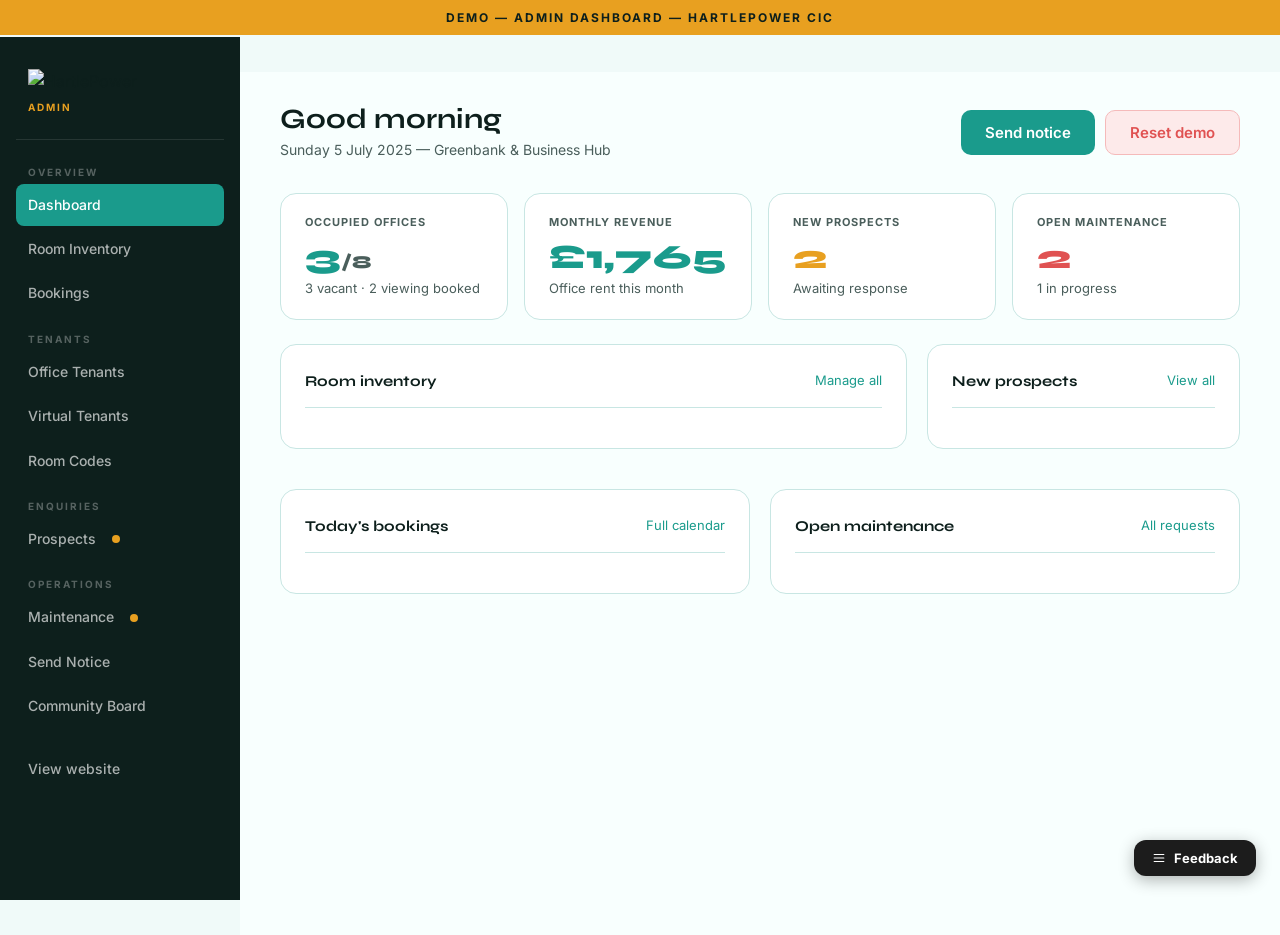
==== admin.html @ 78490b39 "Mobile-first responsive — hamburger nav, grids, footer, sidebar toggle" ====
<!DOCTYPE html>
<html lang="en">
<head>
  <meta charset="UTF-8">
  <meta name="viewport" content="width=device-width, initial-scale=1.0">
  <title>Admin Dashboard — HartlePower</title>
  <link rel="stylesheet" href="css/style.css">
  <style>
    body { background: #F0FAF9; }
    .stat-row { display: grid; grid-template-columns: repeat(4,1fr); gap: 16px; margin-bottom: 24px; }
    .stat-card { background: var(--white); border: 1px solid var(--border); border-radius: 16px; padding: 20px 24px; }
    .stat-card .label { font-size: 11px; font-weight: 700; letter-spacing: 1px; text-transform: uppercase; color: var(--mid); margin-bottom: 8px; }
    .stat-card .value { font-family: 'Syne', sans-serif; font-size: 34px; font-weight: 800; color: var(--dark); line-height: 1; margin-bottom: 4px; }
    .stat-card .value.teal { color: var(--teal); }
    .stat-card .value.gold { color: var(--gold); }
    .stat-card .value.red { color: var(--danger); }
    .stat-card .sub { font-size: 13px; color: var(--mid); }
    .portal-card { background: var(--white); border: 1px solid var(--border); border-radius: 16px; padding: 24px; margin-bottom: 20px; }
    .portal-card-header { display: flex; align-items: center; justify-content: space-between; margin-bottom: 16px; padding-bottom: 14px; border-bottom: 1px solid var(--border); }
    .portal-card-header h4 { font-size: 15px; }
    .portal-section { display: none; }
    .portal-section.active { display: block; }
    .grid-2 { display: grid; grid-template-columns: 1fr 1fr; gap: 20px; }
    .grid-dash-3 { display: grid; grid-template-columns: 2fr 1fr; gap: 20px; }
    .room-row { display: flex; align-items: center; gap: 14px; padding: 12px 0; border-bottom: 1px solid var(--border); }
    .room-row:last-child { border-bottom: none; }
    .room-status-dot { width: 10px; height: 10px; border-radius: 50%; flex-shrink: 0; }
    .dot-vacant { background: var(--success); }
    .dot-tenanted { background: var(--teal); }
    .dot-viewing { background: var(--gold); }
    .room-row-info { flex: 1; }
    .room-row-info strong { font-size: 14px; font-weight: 600; }
    .room-row-info span { font-size: 12px; color: var(--mid); display: block; }
    .room-code { background: var(--light); border: 1px solid var(--border); border-radius: 8px; padding: 4px 10px; font-size: 13px; font-weight: 700; color: var(--dark); font-family: monospace; letter-spacing: 2px; cursor: pointer; transition: all 0.15s; }
    .room-code:hover { background: var(--teal); color: var(--white); border-color: var(--teal); }
    .maint-row { display: flex; gap: 14px; align-items: flex-start; padding: 14px 0; border-bottom: 1px solid var(--border); }
    .maint-row:last-child { border-bottom: none; }
    .priority-dot { width: 8px; height: 8px; border-radius: 50%; flex-shrink: 0; margin-top: 6px; }
    .p-high { background: var(--danger); }
    .p-medium { background: var(--gold); }
    .p-low { background: #A0AEC0; }
    .maint-info { flex: 1; }
    .maint-info strong { font-size: 14px; font-weight: 600; }
    .maint-info p { font-size: 13px; color: var(--mid); margin: 2px 0; }
    .prospect-card { border: 1px solid var(--border); border-radius: 12px; padding: 16px; margin-bottom: 12px; background: var(--white); }
    .prospect-card:last-child { margin-bottom: 0; }
    .booking-row { display: flex; align-items: center; gap: 16px; padding: 12px 0; border-bottom: 1px solid var(--border); font-size: 14px; }
    .booking-row:last-child { border-bottom: none; }
    .booking-row .room-name { font-weight: 600; flex: 1; }
    .tenant-row { display: flex; align-items: center; gap: 16px; padding: 14px 0; border-bottom: 1px solid var(--border); }
    .tenant-row:last-child { border-bottom: none; }
    .tenant-avatar-sm { width: 38px; height: 38px; border-radius: 10px; display: flex; align-items: center; justify-content: center; color: white; font-weight: 700; font-size: 13px; flex-shrink: 0; }
    .tenant-row-info { flex: 1; }
    .tenant-row-info strong { font-size: 14px; font-weight: 600; display: block; }
    .tenant-row-info span { font-size: 12px; color: var(--mid); }
    .notice-type-grid { display: grid; grid-template-columns: repeat(3,1fr); gap: 8px; margin-bottom: 12px; }
    .notice-type-btn { padding: 8px; border: 1.5px solid var(--border); border-radius: 8px; background: var(--white); cursor: pointer; font-size: 12px; font-weight: 600; text-align: center; transition: all 0.15s; font-family: 'Inter', sans-serif; color: var(--mid); }
    .notice-type-btn.active { background: var(--teal); color: var(--white); border-color: var(--teal); }
    /* Modal */
    .modal-overlay { position: fixed; inset: 0; background: rgba(0,0,0,0.5); z-index: 2000; display: flex; align-items: center; justify-content: center; padding: 20px; opacity: 0; pointer-events: none; transition: opacity 0.2s; }
    .modal-overlay.open { opacity: 1; pointer-events: all; }
    .modal { background: var(--white); border-radius: 20px; padding: 36px; max-width: 500px; width: 100%; max-height: 90vh; overflow-y: auto; }
  </style>
</head>
<body>
<div class="demo-banner">DEMO — Admin Dashboard — HartlePower CIC</div>

<div class="app-layout">
  <div class="sidebar">
    <div class="sidebar-logo">
      <img src="https://static.wixstatic.com/media/4c82ce_98dcc161f99241cdb58a193f59f7f739~mv2.png/v1/crop/x_220,y_297,w_501,h_169/fill/w_255,h_86,al_c,q_85,usm_0.66_1.00_0.01,enc_avif,quality_auto/Untitled%20design%20(27).png" alt="HartlePower">
      <span class="demo-tag">ADMIN</span>
    </div>
    <div class="sidebar-section-label">Overview</div>
    <a href="#" class="active" onclick="showSection('dashboard',this)">Dashboard</a>
    <a href="#" onclick="showSection('rooms',this)">Room Inventory</a>
    <a href="#" onclick="showSection('bookings',this)">Bookings</a>
    <div class="sidebar-section-label">Tenants</div>
    <a href="#" onclick="showSection('tenants',this)">Office Tenants</a>
    <a href="#" onclick="showSection('virtual',this)">Virtual Tenants</a>
    <a href="#" onclick="showSection('codes',this)">Room Codes</a>
    <div class="sidebar-section-label">Enquiries</div>
    <a href="#" onclick="showSection('prospects',this)">Prospects <span class="notif-dot"></span></a>
    <div class="sidebar-section-label">Operations</div>
    <a href="#" onclick="showSection('maintenance',this)">Maintenance <span class="notif-dot"></span></a>
    <a href="#" onclick="showSection('notices',this)">Send Notice</a>
    <a href="#" onclick="showSection('community',this)">Community Board</a>
    <div class="sidebar-section-label"></div>
    <a href="index.html">View website</a>
  </div>

  <div class="main-content">

    <!-- DASHBOARD -->
    <div class="portal-section active" id="sec-dashboard">
      <div class="page-header">
        <div><h1>Good morning</h1><p>Sunday 5 July 2025 — Greenbank & Business Hub</p></div>
        <div style="display:flex;gap:10px;"><button class="btn btn-primary" onclick="showSection('notices',null)">Send notice</button><button class="btn" style="background:#FDEAEA;color:var(--danger);border:1.5px solid #F5BABA;" onclick="DEMO_RESET()">Reset demo</button></div>
      </div>
      <div class="stat-row">
        <div class="stat-card"><div class="label">Occupied offices</div><div class="value teal">3<span style="font-size:18px;color:var(--mid);">/8</span></div><div class="sub">3 vacant · 2 viewing booked</div></div>
        <div class="stat-card"><div class="label">Monthly revenue</div><div class="value teal">£1,765</div><div class="sub">Office rent this month</div></div>
        <div class="stat-card"><div class="label">New prospects</div><div class="value gold">2</div><div class="sub">Awaiting response</div></div>
        <div class="stat-card"><div class="label">Open maintenance</div><div class="value red">2</div><div class="sub">1 in progress</div></div>
      </div>
      <div class="grid-dash-3" style="margin-bottom:20px;">
        <div class="portal-card">
          <div class="portal-card-header"><h4>Room inventory</h4><a href="#" onclick="showSection('rooms',null)" style="font-size:13px;color:var(--teal);text-decoration:none;">Manage all</a></div>
          <div id="dashRooms"></div>
        </div>
        <div class="portal-card">
          <div class="portal-card-header"><h4>New prospects</h4><a href="#" onclick="showSection('prospects',null)" style="font-size:13px;color:var(--teal);text-decoration:none;">View all</a></div>
          <div id="dashProspects"></div>
        </div>
      </div>
      <div class="grid-2">
        <div class="portal-card">
          <div class="portal-card-header"><h4>Today's bookings</h4><a href="#" onclick="showSection('bookings',null)" style="font-size:13px;color:var(--teal);text-decoration:none;">Full calendar</a></div>
          <div id="dashBookings"></div>
        </div>
        <div class="portal-card">
          <div class="portal-card-header"><h4>Open maintenance</h4><a href="#" onclick="showSection('maintenance',null)" style="font-size:13px;color:var(--teal);text-decoration:none;">All requests</a></div>
          <div id="dashMaintenance"></div>
        </div>
      </div>
    </div>

    <!-- ROOM INVENTORY -->
    <div class="portal-section" id="sec-rooms">
      <div class="page-header"><div><h1>Room Inventory</h1><p>All offices and hire rooms across both buildings</p></div></div>
      <div class="portal-card">
        <div class="portal-card-header"><h4>Offices</h4><span class="tag tag-teal">3 of 4 vacant</span></div>
        <div id="officeInventory"></div>
      </div>
      <div class="portal-card">
        <div class="portal-card-header"><h4>Hire rooms</h4><span class="tag tag-green">All available today</span></div>
        <div id="hireInventory"></div>
      </div>
    </div>

    <!-- BOOKINGS -->
    <div class="portal-section" id="sec-bookings">
      <div class="page-header">
        <div><h1>Room Bookings</h1><p>All hire room bookings</p></div>
        <button class="btn btn-primary" onclick="openModal('newBookingModal')">+ Manual booking</button>
      </div>
      <div class="portal-card">
        <div class="portal-card-header"><h4>Today — 5 July 2025</h4></div>
        <div id="bookingsList"></div>
      </div>
      <div class="portal-card" style="margin-top:20px;">
        <div class="portal-card-header"><h4>Upcoming</h4></div>
        <div class="booking-row"><div class="room-name">Greenbank Boardroom</div><span>8 Jul · St Hilda's Community Centre</span><span>10:00–12:00</span><span class="tag tag-gold">Awaiting payment</span><button class="btn btn-outline btn-sm" onclick="alert('Payment reminder sent.')">Chase payment</button></div>
        <div class="booking-row"><div class="room-name">Energy Hub Training Room 1</div><span>9 Jul · Hartlepool College</span><span>09:00–17:00</span><span class="tag tag-green">Paid</span><button class="btn btn-outline btn-sm" onclick="alert('Booking confirmed. Email sent.')">Confirm</button></div>
      </div>
    </div>

    <!-- TENANTS -->
    <div class="portal-section" id="sec-tenants">
      <div class="page-header"><div><h1>Office Tenants</h1><p>All current office tenants</p></div></div>
      <div class="portal-card">
        <div id="tenantsList"></div>
      </div>
    </div>

    <!-- VIRTUAL TENANTS -->
    <div class="portal-section" id="sec-virtual">
      <div class="page-header"><div><h1>Virtual Tenants</h1><p>Virtual office subscribers</p></div></div>
      <div class="portal-card">
        <div class="portal-card-header"><h4>Active subscriptions</h4><span class="tag tag-teal">8 active</span></div>
        <div id="virtualList"></div>
      </div>
    </div>

    <!-- ROOM CODES -->
    <div class="portal-section" id="sec-codes">
      <div class="page-header"><div><h1>Room Codes</h1><p>Click a code to reveal. Auto-hides after 5 seconds.</p></div></div>
      <div class="portal-card">
        <div class="portal-card-header"><h4>All rooms</h4></div>
        <div id="codesList"></div>
      </div>
    </div>

    <!-- PROSPECTS -->
    <div class="portal-section" id="sec-prospects">
      <div class="page-header"><div><h1>Prospects</h1><p>Office enquiries from the website</p></div></div>
      <div id="prospectsList"></div>
    </div>

    <!-- MAINTENANCE -->
    <div class="portal-section" id="sec-maintenance">
      <div class="page-header"><div><h1>Maintenance</h1><p>Live — updates in real time</p></div><span class="tag tag-teal" id="maintLive">Live</span></div>
      <div class="portal-card">
        <div class="portal-card-header"><h4>Open requests</h4><span id="maintCount" class="tag tag-gold">Loading...</span></div>
        <div id="maintOpenList"><div style="padding:20px;text-align:center;color:var(--mid);font-size:14px;">Loading...</div></div>
      </div>
    </div>

    <!-- NOTICES -->
    <div class="portal-section" id="sec-notices">
      <div class="page-header"><div><h1>Send a Notice</h1><p>Push updates to tenants</p></div></div>
      <div class="portal-card" style="max-width:600px;">
        <div class="form-group">
          <label>Send to</label>
          <div class="notice-type-grid">
            <button class="notice-type-btn active" onclick="selectNoticeType(this)">All tenants</button>
            <button class="notice-type-btn" onclick="selectNoticeType(this)">Greenbank only</button>
            <button class="notice-type-btn" onclick="selectNoticeType(this)">Hub only</button>
            <button class="notice-type-btn" onclick="selectNoticeType(this)">Virtual tenants</button>
            <button class="notice-type-btn" onclick="selectNoticeType(this)">Specific room</button>
          </div>
        </div>
        <div class="form-group"><label>Title</label><input type="text" id="notice-title" placeholder="e.g. Fire alarm test today at 12:00"></div>
        <div class="form-group"><label>Message</label><textarea id="notice-body" placeholder="Notice details..." style="min-height:120px;"></textarea></div>
        <div class="form-group"><label>Schedule (optional — leave blank to send now)</label><input type="datetime-local" id="notice-schedule"></div>
        <div style="display:flex;gap:10px;">
          <button class="btn btn-outline" onclick="showSection('dashboard',null)">Cancel</button>
          <button class="btn btn-primary" style="flex:1;" onclick="sendNotice()">Send notice now</button>
        </div>
        <div id="noticeSuccess" style="display:none;" class="alert alert-success" style="margin-top:16px;">Notice sent to all tenants.</div>
      </div>
    </div>

    <!-- COMMUNITY -->
    <div class="portal-section" id="sec-community">
      <div class="page-header"><div><h1>Community Board</h1><p>Moderate tenant posts</p></div></div>
      <div id="adminCommunityFeed"></div>
    </div>

  </div>
</div>

<!-- New booking modal -->
<div class="modal-overlay" id="newBookingModal">
  <div class="modal">
    <div style="display:flex;justify-content:space-between;align-items:center;margin-bottom:20px;">
      <h3>Manual booking</h3>
      <button onclick="closeModal('newBookingModal')" style="background:none;border:none;font-size:20px;cursor:pointer;color:var(--mid);">✕</button>
    </div>
    <div class="form-group"><label>Room</label>
      <select><option>Greenbank Boardroom</option><option>Energy Hub Training Room 1</option><option>West Wing Meeting Room</option></select>
    </div>
    <div class="form-group"><label>Booker name</label><input type="text" placeholder="Jane Smith"></div>
    <div class="form-group"><label>Organisation</label><input type="text" placeholder="Smith & Co Ltd"></div>
    <div class="form-group"><label>Email</label><input type="email" placeholder="jane@company.co.uk"></div>
    <div class="grid-2">
      <div class="form-group"><label>Date</label><input type="date"></div>
      <div class="form-group"><label>Time</label><select><option>09:00–10:00</option><option>10:00–11:00</option><option>11:00–12:00</option><option>13:00–14:00</option><option>14:00–15:00</option><option>15:00–16:00</option><option>Full day</option></select></div>
    </div>
    <div style="display:flex;gap:10px;margin-top:8px;">
      <button class="btn btn-outline" onclick="closeModal('newBookingModal')">Cancel</button>
      <button class="btn btn-primary" style="flex:1;" onclick="saveBooking()">Save booking</button>
    </div>
  </div>
</div>

<!-- Update maintenance modal -->
<div class="modal-overlay" id="maintModal">
  <div class="modal">
    <div style="display:flex;justify-content:space-between;align-items:center;margin-bottom:20px;">
      <h3>Update request</h3>
      <button onclick="closeModal('maintModal')" style="background:none;border:none;font-size:20px;cursor:pointer;color:var(--mid);">✕</button>
    </div>
    <div id="maintModalContent"></div>
    <div class="form-group"><label>Status</label>
      <select id="maint-status"><option>Open</option><option>In progress</option><option>Resolved</option></select>
    </div>
    <div class="form-group"><label>Notes for tenant</label><textarea placeholder="Add an update..." id="maint-notes"></textarea></div>
    <div style="display:flex;gap:10px;">
      <button class="btn btn-outline" onclick="closeModal('maintModal')">Cancel</button>
      <button class="btn btn-primary" style="flex:1;" onclick="saveMaint()">Save update</button>
    </div>
  </div>
</div>

<!-- Viewing modal -->
<div class="modal-overlay" id="viewingModal">
  <div class="modal">
    <div style="display:flex;justify-content:space-between;align-items:center;margin-bottom:20px;">
      <h3>Book viewing</h3>
      <button onclick="closeModal('viewingModal')" style="background:none;border:none;font-size:20px;cursor:pointer;color:var(--mid);">✕</button>
    </div>
    <div id="viewingContent"></div>
    <div class="form-group"><label>Viewing date</label><input type="date" id="viewing-date"></div>
    <div class="form-group"><label>Time</label>
      <select id="viewing-time"><option>09:00</option><option>10:00</option><option>11:00</option><option>14:00</option><option>15:00</option></select>
    </div>
    <div class="form-group"><label>Notes</label><input type="text" placeholder="Any specific rooms to show..." id="viewing-notes"></div>
    <div style="display:flex;gap:10px;">
      <button class="btn btn-outline" onclick="closeModal('viewingModal')">Cancel</button>
      <button class="btn btn-primary" style="flex:1;" onclick="saveViewing()">Confirm viewing</button>
    </div>
  </div>
</div>

<script src="js/data.js"></script>
<script src="js/supabase-maintenance.js"></script>
<script>
  function showSection(id, el) {
    try {
      document.querySelectorAll('.portal-section').forEach(s => s.classList.remove('active'));
      const sec = document.getElementById('sec-' + id);
      if (sec) sec.classList.add('active');
      document.querySelectorAll('.sidebar a').forEach(a => a.classList.remove('active'));
      if (el) el.classList.add('active');
    } catch(e) { console.error('showSection error:', e); }
  }

  function openModal(id) { document.getElementById(id).classList.add('open'); }
  function closeModal(id) { document.getElementById(id).classList.remove('open'); }

  function selectNoticeType(el) {
    document.querySelectorAll('.notice-type-btn').forEach(b => b.classList.remove('active'));
    el.classList.add('active');
  }

  async function sendNotice() {
    const title = document.getElementById('notice-title').value;
    const body = document.getElementById('notice-body').value;
    if (!title) { alert('Please enter a title'); return; }
    const target = document.querySelector('.notice-type-btn.active').textContent.toLowerCase().includes('all') ? 'all'
      : document.querySelector('.notice-type-btn.active').textContent.toLowerCase().includes('greenbank') ? 'greenbank'
      : document.querySelector('.notice-type-btn.active').textContent.toLowerCase().includes('hub') ? 'hub'
      : document.querySelector('.notice-type-btn.active').textContent.toLowerCase().includes('virtual') ? 'virtual' : 'all';
    await HP_NOTICES.insert({ title, body: body || '(No message body)', target });
    document.getElementById('notice-title').value = '';
    document.getElementById('notice-body').value = '';
    document.getElementById('noticeSuccess').style.display = 'flex';
    setTimeout(() => document.getElementById('noticeSuccess').style.display = 'none', 3000);
  }

  async function saveBooking() {
    const room = document.querySelector('#newBookingModal select').value;
    const name = document.querySelector('#newBookingModal input[type=text]').value;
    const email = document.querySelector('#newBookingModal input[type=email]').value;
    const date = document.querySelector('#newBookingModal input[type=date]').value;
    const slot = document.querySelectorAll('#newBookingModal select')[1].value;
    if (!name || !date) { alert('Please fill in name and date'); return; }
    await HP_BOOKINGS.insert({ room, building: room.includes('Greenbank') ? 'Greenbank' : 'Business Hub', booker_name: name, booker_email: email || '', booker_org: '', date, time_slot: slot, paid: false, status: 'confirmed' });
    closeModal('newBookingModal');
    liveBookings = await HP_BOOKINGS.fetchAll();
    renderLiveBookings();
    alert('Booking saved.');
  }

  function saveMaint() {
    const status = document.getElementById('maint-status').value;
    closeModal('maintModal');
    alert('Maintenance updated to: ' + status);
    renderAll();
  }

  function saveViewing() {
    const date = document.getElementById('viewing-date').value;
    if (!date) { alert('Please select a date'); return; }
    closeModal('viewingModal');
    alert('Viewing booked. Confirmation sent to prospect.');
  }

  function revealCode(el, code) {
    el.textContent = code;
    el.classList.add('revealed');
    setTimeout(() => { el.textContent = '••••'; el.classList.remove('revealed'); }, 5000);
  }

  async function openAdminMaintModal(id) {
    const m = liveRequests.find(r => r.id === id);
    if (!m) return;
    document.getElementById('maintModalContent').innerHTML = `
      <div style="background:var(--light);border-radius:10px;padding:14px;margin-bottom:16px;">
        <strong style="font-size:14px;">${m.issue}</strong>
        <p style="font-size:13px;color:var(--mid);margin:4px 0 0;">${m.room} · ${m.building} · ${m.tenant}</p>
        <p style="font-size:13px;color:var(--mid);">${m.description}</p>
        <div style="margin-top:8px;">${statusBadge(m.status)}</div>
        ${m.proposed_time ? `<p style="font-size:13px;margin-top:6px;"><strong>Proposed visit:</strong> ${formatTime(m.proposed_time)}</p>` : ''}
        ${m.tenant_response === 'reschedule_requested' ? '<div class="alert alert-warning" style="margin-top:8px;">Tenant has requested a reschedule.</div>' : ''}
        ${m.tenant_response === 'accepted' ? '<div class="alert alert-success" style="margin-top:8px;">Tenant confirmed the visit time.</div>' : ''}
      </div>
      <div class="form-group">
        <label>Propose visit date & time</label>
        <input type="datetime-local" id="visit-datetime" value="${m.proposed_time ? m.proposed_time.slice(0,16) : ''}">
      </div>`;
    document.getElementById('maint-status').value = m.status === 'open' ? 'Open' : m.status === 'in-progress' ? 'In progress' : 'Resolved';
    document.getElementById('maint-notes').value = m.admin_notes || '';
    document.getElementById('maintModal').dataset.maintId = id;
    openModal('maintModal');
  }

  function openViewingModal(id) {
    const p = HP.prospects.find(x => x.id === id);
    document.getElementById('viewingContent').innerHTML = `
      <div style="background:var(--light);border-radius:10px;padding:14px;margin-bottom:16px;">
        <strong>${p.name}</strong> — ${p.business}<br>
        <span style="font-size:13px;color:var(--mid);">Interested in: ${p.interested.join(', ')}</span>
      </div>`;
    openModal('viewingModal');
  }

  function renderAll() {
    // Dashboard rooms
    document.getElementById('dashRooms').innerHTML = HP.offices.map(o => `
      <div class="room-row">
        <div class="room-status-dot ${o.status === 'vacant' ? 'dot-vacant' : 'dot-tenanted'}"></div>
        <div class="room-row-info">
          <strong>${o.name} — ${o.building}</strong>
          <span>${o.status === 'tenanted' ? o.tenant + ' · since ' + o.tenantSince : 'Vacant · £' + o.price + '/mo'}</span>
        </div>
        ${o.status === 'vacant' ? `<div class="room-code" onclick="revealCode(this,'${o.code}')">••••</div>` : `<span class="tag tag-teal" style="font-size:11px;">Tenanted</span>`}
      </div>`).join('');

    // Dashboard prospects
    document.getElementById('dashProspects').innerHTML = HP.prospects.map(p => `
      <div style="padding:10px 0;border-bottom:1px solid var(--border);">
        <div style="display:flex;justify-content:space-between;align-items:center;margin-bottom:4px;">
          <strong style="font-size:14px;">${p.name}</strong>
          <span class="tag ${p.status === 'new' ? 'tag-gold' : 'tag-teal'}" style="font-size:11px;">${p.status === 'new' ? 'New' : 'Viewing booked'}</span>
        </div>
        <p style="font-size:12px;color:var(--mid);margin:2px 0;">${p.business} · ${p.budget}/mo · ${p.moveIn}</p>
        <div style="display:flex;gap:6px;margin-top:8px;">
          <button class="btn btn-outline btn-sm" onclick="openViewingModal(${p.id})">Book viewing</button>
        </div>
      </div>`).join('');

    // Dashboard bookings
    document.getElementById('dashBookings').innerHTML = HP.bookings.map(b => `
      <div class="booking-row">
        <div class="room-name">${b.room}</div>
        <span style="color:var(--mid);font-size:13px;">${b.booker} · ${b.time}</span>
        <span class="tag ${b.paid ? 'tag-green' : 'tag-gold'}" style="font-size:11px;">${b.paid ? 'Paid' : 'Awaiting payment'}</span>
      </div>`).join('');

    // Dashboard maintenance
    document.getElementById('dashMaintenance').innerHTML = HP.maintenance.map(m => `
      <div class="maint-row">
        <div class="priority-dot p-${m.priority}"></div>
        <div class="maint-info">
          <strong>${m.issue}</strong>
          <p>${m.room} · ${m.tenant}</p>
        </div>
        <button class="btn btn-outline btn-sm" onclick="openAdminMaintModal(`${m.id}`)">Update</button>
      </div>`).join('');

    // Full room inventory
    document.getElementById('officeInventory').innerHTML = HP.offices.map(o => `
      <div class="room-row">
        <div class="room-status-dot ${o.status === 'vacant' ? 'dot-vacant' : 'dot-tenanted'}"></div>
        <div class="room-row-info">
          <strong>${o.name} — ${o.building} · ${o.size}m² · up to ${o.capacity}</strong>
          <span>${o.status === 'tenanted' ? '👤 ' + o.tenant + ' since ' + o.tenantSince : 'Vacant · £' + o.price + '/mo'}</span>
        </div>
        ${o.status === 'vacant' ? `<div class="room-code" onclick="revealCode(this,'${o.code}')">••••</div>` : `<span class="tag tag-teal" style="font-size:11px;">Tenanted</span>`}
      </div>`).join('');

    document.getElementById('hireInventory').innerHTML = HP.rooms.map(r => `
      <div class="room-row">
        <div class="room-status-dot dot-vacant"></div>
        <div class="room-row-info">
          <strong>${r.name} — ${r.building} · ${r.size}m² · up to ${r.capacity}</strong>
          <span>£${r.rate}/hr · ${r.amenities.join(', ')}</span>
        </div>
        <span class="tag tag-green" style="font-size:11px;">Available</span>
      </div>`).join('');

    // Full bookings
    document.getElementById('bookingsList').innerHTML = HP.bookings.map(b => `
      <div class="booking-row">
        <div class="room-name">${b.room}</div>
        <span>${b.booker}</span>
        <span style="color:var(--mid);">${b.time}</span>
        <span class="tag ${b.paid ? 'tag-green' : 'tag-gold'}" style="font-size:11px;">${b.paid ? 'Paid' : 'Awaiting payment'}</span>
        <button class="btn btn-outline btn-sm" onclick="alert('Booking details: ' + '${b.room} — ${b.booker} — ${b.time}')">View</button>
      </div>`).join('');

    // Tenants list
    document.getElementById('tenantsList').innerHTML = HP.tenants.map(t => `
      <div class="tenant-row">
        <div class="tenant-avatar-sm" style="background:${t.color};">${t.initials}</div>
        <div class="tenant-row-info">
          <strong>${t.name} — ${t.business}</strong>
          <span>${t.room} · ${t.building} · £${t.rent}/mo · Contract ends ${new Date(t.contractEnd).toLocaleDateString('en-GB',{day:'numeric',month:'short',year:'numeric'})}</span>
        </div>
        <span class="tag ${t.paymentStatus === 'up-to-date' ? 'tag-green' : 'tag-red'}" style="font-size:11px;">${t.paymentStatus === 'up-to-date' ? 'Up to date' : 'Overdue'}</span>
        <button class="btn btn-outline btn-sm" onclick="alert('Contact: ${t.email}')">Contact</button>
      </div>`).join('');

    // Virtual tenants
    document.getElementById('virtualList').innerHTML = HP.virtualTenants.map(v => `
      <div class="tenant-row">
        <div class="tenant-row-info">
          <strong>${v.name} — ${v.business}</strong>
          <span>${v.email} · Next payment ${v.nextPayment} · ${v.mail.filter(m=>!m.collected).length} uncollected items</span>
        </div>
        <span class="tag tag-green" style="font-size:11px;">Active</span>
        <button class="btn btn-outline btn-sm" onclick="alert('Mail log: ${v.mail.length} items total, ${v.mail.filter(m=>!m.collected).length} awaiting collection.')">Mail log</button>
      </div>`).join('');

    // Room codes
    document.getElementById('codesList').innerHTML = [...HP.offices, ...HP.rooms].map(r => `
      <div class="room-row">
        <div class="room-status-dot ${r.status === 'tenanted' ? 'dot-tenanted' : 'dot-vacant'}"></div>
        <div class="room-row-info">
          <strong>${r.name} — ${r.building || ''}</strong>
          <span>${r.status === 'tenanted' ? r.tenant : 'Vacant hire room'}</span>
        </div>
        ${r.code ? `<div class="room-code" onclick="revealCode(this,'${r.code}')">••••</div>` : `<span style="font-size:12px;color:var(--mid);">No code set</span>`}
        <button class="btn btn-outline btn-sm" onclick="const c=prompt('Enter new code for ${r.name}:');if(c){alert('Code updated.')}">Update code</button>
      </div>`).join('');

    // Prospects full
    document.getElementById('prospectsList').innerHTML = HP.prospects.map(p => `
      <div class="prospect-card">
        <div style="display:flex;justify-content:space-between;align-items:flex-start;margin-bottom:10px;">
          <div>
            <h4 style="font-size:15px;margin-bottom:4px;">${p.name} — ${p.business}</h4>
            <p style="font-size:13px;color:var(--mid);">${p.businessType} · ${p.headcount} people · Budget ${p.budget}/mo · Move in: ${p.moveIn}</p>
          </div>
          <span class="tag ${p.status === 'new' ? 'tag-gold' : 'tag-teal'}">${p.status === 'new' ? 'New' : 'Viewing booked'}</span>
        </div>
        <div style="display:flex;gap:6px;flex-wrap:wrap;margin-bottom:10px;">
          ${p.interested.map(r => `<span class="tag tag-teal" style="font-size:11px;">${r}</span>`).join('')}
        </div>
        ${p.viewingDate ? `<div class="alert alert-success" style="margin-bottom:10px;">Viewing: ${p.viewingDate}</div>` : ''}
        <div style="display:flex;gap:8px;">
          <button class="btn btn-outline btn-sm" onclick="alert('Call: ${p.name}')">Call prospect</button>
          <button class="btn btn-primary btn-sm" onclick="openViewingModal(${p.id})">Book viewing</button>
          <button class="btn btn-sm" style="background:#FDEAEA;color:var(--danger);" onclick="alert('Prospect marked as dead lead.')">Mark dead</button>
        </div>
      </div>`).join('');

    // Maintenance — loaded from Supabase
    loadLiveMaintenance();

    // Community feed
    document.getElementById('adminCommunityFeed').innerHTML = HP.communityPosts.map(p => `
      <div class="community-post">
        <div class="post-header">
          <div class="post-avatar" style="background:${p.color}">${p.initials}</div>
          <div class="post-meta"><h4>${p.author}</h4><span>${p.time}</span></div>
          ${p.pinned ? '<div class="pinned-badge">Pinned</div>' : ''}
        </div>
        <div class="post-body">${p.body}</div>
        <div class="post-actions">
          <button onclick="p.pinned=!p.pinned;renderAll();">${p.pinned ? 'Unpin' : 'Pin post'}</button>
          <button onclick="alert('Post removed.')">Remove</button>
        </div>
      </div>`).join('');
  }

  renderAll();

  // ── Live maintenance ──────────────────────────────────────
  let liveRequests = [];

  async function loadLiveMaintenance() {
    if (window._maintSub) { window._maintSub(); window._maintSub = null; }
    liveRequests = await HP_DB.fetchAll();
    renderLiveMaint();
    window._maintSub = HP_DB.subscribe(updated => {
      updated.forEach(u => {
        const idx = liveRequests.findIndex(r => r.id === u.id);
        if (idx >= 0) liveRequests[idx] = u; else liveRequests.unshift(u);
      });
      renderLiveMaint();
      const el = document.getElementById('maintLive');
      if (el) { el.style.background = '#2ECC71'; setTimeout(() => el.style.background = '', 1000); }
    });
  }

  function renderLiveMaint() {
    const open = liveRequests.filter(r => r.status !== 'resolved');
    const countEl = document.getElementById('maintCount');
    if (countEl) countEl.textContent = open.length + ' open';
    const dashEl = document.getElementById('dashMaintenance');
    const listEl = document.getElementById('maintOpenList');
    const html = liveRequests.map(m => `
      <div class="maint-row" id="mrow-${m.id}">
        <div class="priority-dot p-${m.priority}"></div>
        <div class="maint-info">
          <strong>${m.issue}</strong>
          <p>${m.room} · ${m.building} · ${m.tenant} (${m.business})</p>
          ${m.description ? `<p style="font-size:13px;color:var(--dark);">${m.description}</p>` : ''}
          <div style="margin-top:6px;display:flex;gap:8px;align-items:center;flex-wrap:wrap;">
            ${statusBadge(m.status)}
            ${m.proposed_time ? `<span style="font-size:12px;color:var(--mid);">Visit: ${formatTime(m.proposed_time)}</span>` : ''}
            ${m.tenant_response ? `<span style="font-size:12px;color:var(--teal);font-weight:600;">Tenant: ${m.tenant_response === 'accepted' ? 'Accepted visit' : 'Requested reschedule'}</span>` : ''}
            ${m.admin_notes ? `<span style="font-size:12px;color:var(--mid);">Note: ${m.admin_notes}</span>` : ''}
          </div>
        </div>
        <button class="btn btn-primary btn-sm" onclick="openAdminMaintModal('${m.id}')">
          ${m.status === 'awaiting_confirmation' ? 'View response' : m.status === 'reschedule_requested' ? 'Reschedule' : 'Schedule visit'}
        </button>
      </div>`).join('') || '<p style="padding:16px;color:var(--mid);font-size:14px;">No open requests</p>';
    if (dashEl) dashEl.innerHTML = html;
    if (listEl) listEl.innerHTML = html;
  }

  async function openAdminMaintModal(id) {
    const m = liveRequests.find(r => r.id === id);
    document.getElementById('maintModalContent').innerHTML = `
      <div style="background:var(--light);border-radius:10px;padding:14px;margin-bottom:16px;">
        <strong style="font-size:14px;">${m.issue}</strong>
        <p style="font-size:13px;color:var(--mid);margin:4px 0;">${m.room} · ${m.building} · ${m.tenant}</p>
        ${m.description ? `<p style="font-size:13px;color:var(--mid);">${m.description}</p>` : ''}
        <div style="margin-top:8px;">${statusBadge(m.status)}</div>
        ${m.proposed_time ? `<p style="font-size:13px;margin-top:6px;"><strong>Proposed visit:</strong> ${formatTime(m.proposed_time)}</p>` : ''}
        ${m.tenant_response === 'reschedule_requested' ? '<div class="alert alert-warning" style="margin-top:8px;">Tenant has requested a reschedule.</div>' : ''}
        ${m.tenant_response === 'accepted' ? '<div class="alert alert-success" style="margin-top:8px;">Tenant confirmed the visit time.</div>' : ''}
      </div>
      <div class="form-group">
        <label>Propose visit date & time</label>
        <input type="datetime-local" id="visit-datetime" value="${m.proposed_time ? m.proposed_time.slice(0,16) : ''}">
      </div>`;
    document.getElementById('maint-status').value =
      m.status === 'open' ? 'Open' :
      m.status === 'awaiting_confirmation' ? 'In progress' :
      m.status === 'confirmed' ? 'In progress' : 'Open';
    document.getElementById('maint-notes').value = m.admin_notes || '';
    // Store id for save
    document.getElementById('maintModal').dataset.maintId = id;
    openModal('maintModal');
  }

  async function saveMaint() {
    const id = document.getElementById('maintModal').dataset.maintId;
    const visitTime = document.getElementById('visit-datetime') ? document.getElementById('visit-datetime').value : null;
    const notes = document.getElementById('maint-notes').value;
    const update = {
      status: visitTime ? 'awaiting_confirmation' : 'in-progress',
      proposed_time: visitTime ? new Date(visitTime).toISOString() : null,
      proposed_by: 'admin',
      tenant_response: null,
      admin_notes: notes
    };
    await HP_DB.update(id, update);
    const idx = liveRequests.findIndex(r => r.id === id);
    if (idx >= 0) liveRequests[idx] = { ...liveRequests[idx], ...update };
    renderLiveMaint();
    closeModal('maintModal');
    alert(visitTime ? 'Visit proposed — tenant will be notified.' : 'Maintenance updated.');
  }

  // ── Live bookings ─────────────────────────────────────────
  let liveBookings = [];
  async function loadLiveBookings() {
    if (window._bookingSub) { window._bookingSub(); window._bookingSub = null; }
    liveBookings = await HP_BOOKINGS.fetchAll();
    renderLiveBookings();
    window._bookingSub = HP_BOOKINGS.subscribe(rows => {
      rows.forEach(r => { const i = liveBookings.findIndex(b => b.id === r.id); if (i>=0) liveBookings[i]=r; else liveBookings.unshift(r); });
      renderLiveBookings();
      flashNotif('New booking received!');
    });
  }

  function renderLiveBookings() {
    const html = liveBookings.map(b => `
      <div class="booking-row">
        <div class="room-name">${b.room}</div>
        <span style="color:var(--mid);font-size:13px;">${b.booker_name}${b.booker_org ? ' · ' + b.booker_org : ''}</span>
        <span style="color:var(--mid);font-size:13px;">${b.time_slot} · ${new Date(b.date+'T00:00:00').toLocaleDateString('en-GB',{day:'numeric',month:'short'})}</span>
        <span class="tag ${b.paid ? 'tag-green' : 'tag-gold'}" style="font-size:11px;">${b.paid ? 'Paid' : 'Unpaid'}</span>
        <button class="btn btn-outline btn-sm" onclick="alert('${b.booker_name}\\n${b.booker_email}\\n${b.time_slot}')">View</button>
      </div>`).join('') || '<p style="padding:16px;color:var(--mid);font-size:14px;">No bookings yet</p>';
    ['dashBookings','bookingsList'].forEach(id => { const el = document.getElementById(id); if (el) el.innerHTML = html; });
  }

  // ── Live prospects ────────────────────────────────────────
  let liveProspects = [];
  async function loadLiveProspects() {
    if (window._prospectSub) { window._prospectSub(); window._prospectSub = null; }
    liveProspects = await HP_PROSPECTS.fetchAll();
    renderLiveProspects();
    window._prospectSub = HP_PROSPECTS.subscribe(rows => {
      rows.forEach(r => { const i = liveProspects.findIndex(p => p.id === r.id); if (i>=0) liveProspects[i]=r; else liveProspects.unshift(r); });
      renderLiveProspects();
      flashNotif('New prospect enquiry!');
    });
  }

  function renderLiveProspects() {
    const html = liveProspects.map(p => `
      <div class="prospect-card">
        <div style="display:flex;justify-content:space-between;align-items:flex-start;margin-bottom:8px;">
          <div>
            <strong style="font-size:14px;">${p.name} — ${p.business}</strong>
            <p style="font-size:12px;color:var(--mid);margin:2px 0;">${p.business_type || ''} · ${p.headcount || ''} · Budget: ${p.budget || ''} · Move in: ${p.move_in || ''}</p>
            ${p.phone ? `<p style="font-size:12px;color:var(--mid);">${p.phone} · ${p.email}</p>` : `<p style="font-size:12px;color:var(--mid);">${p.email}</p>`}
          </div>
          <span class="tag ${p.status === 'new' ? 'tag-gold' : 'tag-teal'}">${p.status === 'new' ? 'New' : 'In progress'}</span>
        </div>
        ${p.interested_rooms && p.interested_rooms.length ? '<div style="display:flex;gap:6px;flex-wrap:wrap;margin-bottom:8px;">' + p.interested_rooms.map(r => `<span class="tag tag-teal" style="font-size:11px;">${r}</span>`).join('') + '</div>' : ''}
        <div style="display:flex;gap:8px;">
          <button class="btn btn-outline btn-sm" onclick="alert('${p.name}\\n${p.email}${p.phone ? '\\n' + p.phone : ''}')">Contact</button>
          <button class="btn btn-primary btn-sm" onclick="openViewingModal('${p.id}')">Book viewing</button>
          <button class="btn btn-sm" style="background:#FDEAEA;color:var(--danger);" onclick="alert('Marked as dead lead.')">Dead lead</button>
        </div>
      </div>`).join('') || '<p style="color:var(--mid);font-size:14px;padding:10px 0;">No prospects yet</p>';
    ['dashProspects','prospectsList'].forEach(id => { const el = document.getElementById(id); if (el) el.innerHTML = html; });
  }

  // ── Flash notification ────────────────────────────────────
  function flashNotif(msg) {
    let el = document.getElementById('liveFlash');
    if (!el) {
      el = document.createElement('div');
      el.id = 'liveFlash';
      el.style.cssText = 'position:fixed;top:80px;right:20px;background:var(--teal);color:white;padding:12px 20px;border-radius:12px;font-weight:600;font-size:14px;z-index:9998;box-shadow:0 4px 20px rgba(0,0,0,0.2);';
      document.body.appendChild(el);
    }
    el.textContent = '● ' + msg;
    el.style.display = 'block';
    setTimeout(() => el.style.display = 'none', 4000);
  }

  // ── Staggered init ────────────────────────────────────────
  setTimeout(loadLiveMaintenance, 200);
  setTimeout(loadLiveBookings, 600);
  setTimeout(loadLiveProspects, 1000);

</script>
<script src="js/bug-report.js"></script>

  <button class="sidebar-toggle" id="sidebarToggle" style="display:none;" title="Menu">☰</button>
  <div class="sidebar-overlay" id="sidebarOverlay"></div>
<script>
  // Mobile sidebar
  (function(){
    var toggle = document.getElementById('sidebarToggle');
    var sidebar = document.querySelector('.sidebar');
    var overlay = document.getElementById('sidebarOverlay');
    if(!toggle || !sidebar) return;
    if(window.innerWidth <= 900) toggle.style.display = 'flex';
    window.addEventListener('resize', function(){
      toggle.style.display = window.innerWidth <= 900 ? 'flex' : 'none';
    });
    toggle.addEventListener('click', function(){
      sidebar.classList.toggle('open');
      overlay.classList.toggle('open');
      toggle.textContent = sidebar.classList.contains('open') ? '✕' : '☰';
    });
    overlay.addEventListener('click', function(){
      sidebar.classList.remove('open');
      overlay.classList.remove('open');
      toggle.textContent = '☰';
    });
  })();
</script>
</body>
</html>
---- css/style.css ----
@import url('https://fonts.googleapis.com/css2?family=Inter:wght@300;400;500;600;700;800&family=Syne:wght@700;800&display=swap');

:root {
  --teal: #1A9B8C;
  --teal-dark: #137A6E;
  --teal-light: #E8F7F5;
  --gold: #E8A020;
  --dark: #0D1F1C;
  --mid: #4A5E5B;
  --light: #F0FAF9;
  --border: #C8E6E3;
  --white: #FFFFFF;
  --danger: #E05252;
  --success: #2ECC71;
  --warning: #F39C12;
}

* { margin: 0; padding: 0; box-sizing: border-box; }

body {
  font-family: 'Inter', sans-serif;
  color: var(--dark);
  background: var(--white);
  line-height: 1.6;
}

/* Demo banner */
.demo-banner {
  background: var(--gold);
  color: var(--dark);
  text-align: center;
  padding: 8px 20px;
  font-size: 12px;
  font-weight: 700;
  letter-spacing: 2px;
  text-transform: uppercase;
  position: sticky;
  top: 0;
  z-index: 1000;
}

/* Nav */
nav {
  background: var(--white);
  border-bottom: 2px solid var(--border);
  padding: 0 40px;
  display: flex;
  align-items: center;
  justify-content: space-between;
  height: 70px;
  position: sticky;
  top: 37px;
  z-index: 999;
  box-shadow: 0 2px 12px rgba(26,155,140,0.08);
}

.nav-logo {
  display: flex;
  align-items: center;
  gap: 12px;
  text-decoration: none;
}

.nav-logo img { height: 44px; }

.nav-links {
  display: flex;
  gap: 4px;
  list-style: none;
}

.nav-links a {
  text-decoration: none;
  color: var(--mid);
  font-size: 14px;
  font-weight: 500;
  padding: 8px 14px;
  border-radius: 8px;
  transition: all 0.2s;
}

.nav-links a:hover, .nav-links a.active {
  background: var(--teal-light);
  color: var(--teal-dark);
}

.nav-cta {
  background: var(--teal) !important;
  color: var(--white) !important;
  border-radius: 8px !important;
}

.nav-cta:hover {
  background: var(--teal-dark) !important;
  color: var(--white) !important;
}

/* Buttons */
.btn {
  display: inline-flex;
  align-items: center;
  gap: 8px;
  padding: 12px 24px;
  border-radius: 10px;
  font-size: 15px;
  font-weight: 600;
  cursor: pointer;
  border: none;
  transition: all 0.2s;
  text-decoration: none;
  font-family: 'Inter', sans-serif;
}

.btn-primary {
  background: var(--teal);
  color: var(--white);
}

.btn-primary:hover { background: var(--teal-dark); transform: translateY(-1px); }

.btn-outline {
  background: transparent;
  color: var(--teal);
  border: 2px solid var(--teal);
}

.btn-outline:hover { background: var(--teal-light); }

.btn-gold {
  background: var(--gold);
  color: var(--dark);
}

.btn-gold:hover { background: #d4911c; }

.btn-sm { padding: 8px 16px; font-size: 13px; }
.btn-lg { padding: 16px 32px; font-size: 16px; }
.btn-full { width: 100%; justify-content: center; }

/* Cards */
.card {
  background: var(--white);
  border: 1px solid var(--border);
  border-radius: 16px;
  overflow: hidden;
  transition: all 0.2s;
}

.card:hover { box-shadow: 0 8px 30px rgba(26,155,140,0.12); transform: translateY(-2px); }

/* Section */
.section { padding: 80px 40px; }
.section-sm { padding: 48px 40px; }
.container { max-width: 1200px; margin: 0 auto; }

.section-label {
  font-size: 12px;
  font-weight: 700;
  letter-spacing: 3px;
  text-transform: uppercase;
  color: var(--teal);
  margin-bottom: 12px;
}

h1, h2, h3, h4 { font-family: 'Syne', sans-serif; }

h1 { font-size: clamp(36px, 5vw, 60px); line-height: 1.1; }
h2 { font-size: clamp(28px, 3vw, 42px); line-height: 1.2; }
h3 { font-size: 22px; line-height: 1.3; }
h4 { font-size: 17px; }

/* Tags */
.tag {
  display: inline-flex;
  align-items: center;
  gap: 6px;
  padding: 4px 12px;
  border-radius: 100px;
  font-size: 12px;
  font-weight: 600;
}

.tag-teal { background: var(--teal-light); color: var(--teal-dark); }
.tag-gold { background: #FEF3D7; color: #B07D10; }
.tag-green { background: #E8F8EF; color: #1E8A4A; }
.tag-red { background: #FDEAEA; color: #C03030; }
.tag-grey { background: #F0F0F0; color: #666; }

/* Form elements */
.form-group { margin-bottom: 20px; }

label {
  display: block;
  font-size: 13px;
  font-weight: 600;
  color: var(--mid);
  margin-bottom: 6px;
  text-transform: uppercase;
  letter-spacing: 0.5px;
}

input, select, textarea {
  width: 100%;
  padding: 12px 16px;
  border: 1.5px solid var(--border);
  border-radius: 10px;
  font-size: 15px;
  font-family: 'Inter', sans-serif;
  color: var(--dark);
  background: var(--white);
  transition: border-color 0.2s;
  outline: none;
}

input:focus, select:focus, textarea:focus {
  border-color: var(--teal);
  box-shadow: 0 0 0 3px rgba(26,155,140,0.1);
}

textarea { resize: vertical; min-height: 100px; }

/* Grid helpers */
.grid-2 { display: grid; grid-template-columns: 1fr 1fr; gap: 24px; }
.grid-3 { display: grid; grid-template-columns: repeat(3, 1fr); gap: 24px; }
.grid-4 { display: grid; grid-template-columns: repeat(4, 1fr); gap: 20px; }

/* Stat block */
.stat-block {
  background: var(--teal-light);
  border-radius: 14px;
  padding: 24px;
  text-align: center;
}

.stat-block .stat-num {
  font-family: 'Syne', sans-serif;
  font-size: 36px;
  font-weight: 800;
  color: var(--teal-dark);
  display: block;
}

.stat-block .stat-label {
  font-size: 13px;
  color: var(--mid);
  font-weight: 500;
}

/* Alert */
.alert {
  padding: 14px 18px;
  border-radius: 10px;
  font-size: 14px;
  font-weight: 500;
  display: flex;
  align-items: center;
  gap: 10px;
  margin-bottom: 16px;
}

.alert-success { background: #E8F8EF; color: #1E8A4A; border: 1px solid #B2E4C8; }
.alert-warning { background: #FEF3D7; color: #B07D10; border: 1px solid #F5D78E; }
.alert-info { background: var(--teal-light); color: var(--teal-dark); border: 1px solid var(--border); }

/* Table */
.table-wrap { overflow-x: auto; border-radius: 12px; border: 1px solid var(--border); }

table { width: 100%; border-collapse: collapse; }

th {
  background: var(--teal);
  color: var(--white);
  padding: 12px 16px;
  text-align: left;
  font-size: 13px;
  font-weight: 600;
  letter-spacing: 0.5px;
}

td {
  padding: 12px 16px;
  font-size: 14px;
  border-bottom: 1px solid var(--border);
  color: var(--dark);
}

tr:last-child td { border-bottom: none; }
tr:nth-child(even) td { background: var(--light); }

/* Footer */
footer {
  background: var(--dark);
  color: rgba(255,255,255,0.7);
  padding: 48px 40px;
}

.footer-grid {
  max-width: 1200px;
  margin: 0 auto;
  display: grid;
  grid-template-columns: 2fr 1fr 1fr 1fr;
  gap: 40px;
}

footer h4 { color: var(--white); margin-bottom: 16px; font-size: 14px; letter-spacing: 1px; text-transform: uppercase; }

footer a { color: rgba(255,255,255,0.6); text-decoration: none; display: block; font-size: 14px; margin-bottom: 8px; }
footer a:hover { color: var(--teal); }

.footer-bottom {
  max-width: 1200px;
  margin: 32px auto 0;
  padding-top: 24px;
  border-top: 1px solid rgba(255,255,255,0.1);
  display: flex;
  justify-content: space-between;
  font-size: 13px;
}

/* Supporters bar */
.supporters {
  background: var(--light);
  padding: 32px 40px;
  border-top: 1px solid var(--border);
}

.supporters-inner {
  max-width: 1200px;
  margin: 0 auto;
}

.supporters p {
  font-size: 12px;
  font-weight: 700;
  letter-spacing: 2px;
  text-transform: uppercase;
  color: var(--mid);
  margin-bottom: 20px;
  text-align: center;
}

.supporters-logos {
  display: flex;
  align-items: center;
  justify-content: center;
  gap: 40px;
  flex-wrap: wrap;
}

.supporter-logo {
  height: 36px;
  opacity: 0.6;
  filter: grayscale(100%);
  transition: all 0.2s;
}

.supporter-logo:hover { opacity: 1; filter: grayscale(0%); }

/* Modal */
.modal-overlay {
  position: fixed;
  inset: 0;
  background: rgba(0,0,0,0.5);
  z-index: 2000;
  display: flex;
  align-items: center;
  justify-content: center;
  padding: 20px;
  opacity: 0;
  pointer-events: none;
  transition: opacity 0.2s;
}

.modal-overlay.open { opacity: 1; pointer-events: all; }

.modal {
  background: var(--white);
  border-radius: 20px;
  padding: 40px;
  max-width: 520px;
  width: 100%;
  max-height: 90vh;
  overflow-y: auto;
  transform: translateY(20px);
  transition: transform 0.2s;
}

.modal-overlay.open .modal { transform: translateY(0); }

/* Sidebar layout (admin/portal) */
.app-layout {
  display: flex;
  min-height: 100vh;
  padding-top: 37px;
}

.sidebar {
  width: 240px;
  background: var(--dark);
  padding: 24px 16px;
  position: fixed;
  top: 37px;
  left: 0;
  height: calc(100vh - 37px);
  overflow-y: auto;
  z-index: 100;
}

.sidebar-logo {
  padding: 8px 12px 24px;
  border-bottom: 1px solid rgba(255,255,255,0.1);
  margin-bottom: 16px;
}

.sidebar-logo img { height: 36px; }
.sidebar-logo .demo-tag { font-size: 10px; color: var(--gold); letter-spacing: 2px; font-weight: 700; display: block; margin-top: 4px; }

.sidebar-section-label {
  font-size: 10px;
  font-weight: 700;
  letter-spacing: 2px;
  text-transform: uppercase;
  color: rgba(255,255,255,0.3);
  padding: 8px 12px 4px;
  margin-top: 8px;
}

.sidebar a {
  display: flex;
  align-items: center;
  gap: 10px;
  padding: 10px 12px;
  border-radius: 8px;
  color: rgba(255,255,255,0.65);
  text-decoration: none;
  font-size: 14px;
  font-weight: 500;
  transition: all 0.15s;
  margin-bottom: 2px;
}

.sidebar a:hover { background: rgba(255,255,255,0.08); color: var(--white); }
.sidebar a.active { background: var(--teal); color: var(--white); }

.sidebar-icon { font-size: 16px; width: 20px; text-align: center; }

.main-content {
  margin-left: 240px;
  flex: 1;
  padding: 32px 40px;
  background: #F8FFFE;
  min-height: calc(100vh - 37px);
}

.page-header {
  margin-bottom: 32px;
  display: flex;
  align-items: center;
  justify-content: space-between;
}

.page-header h1 { font-size: 28px; }
.page-header p { color: var(--mid); font-size: 14px; margin-top: 4px; }

/* Room card */
.room-card {
  background: var(--white);
  border: 1.5px solid var(--border);
  border-radius: 16px;
  overflow: hidden;
  transition: all 0.2s;
}

.room-card:hover { box-shadow: 0 8px 30px rgba(26,155,140,0.15); transform: translateY(-3px); }

.room-card img {
  width: 100%;
  height: 200px;
  object-fit: cover;
}

.room-card-body { padding: 20px; }
.room-card-body h3 { margin-bottom: 6px; font-size: 18px; }

.room-meta {
  display: flex;
  gap: 12px;
  margin: 10px 0;
  flex-wrap: wrap;
}

.room-meta span {
  font-size: 13px;
  color: var(--mid);
  display: flex;
  align-items: center;
  gap: 4px;
}

.room-price {
  font-family: 'Syne', sans-serif;
  font-size: 24px;
  font-weight: 800;
  color: var(--teal);
}

.room-price span { font-size: 14px; font-weight: 400; color: var(--mid); font-family: 'Inter', sans-serif; }

/* Notification dot */
.notif-dot {
  display: inline-block;
  width: 8px;
  height: 8px;
  border-radius: 50%;
  background: var(--gold);
  margin-left: 6px;
}

/* Steps */
.steps {
  display: flex;
  gap: 0;
  margin-bottom: 32px;
}

.step {
  flex: 1;
  text-align: center;
  padding: 12px;
  font-size: 13px;
  font-weight: 600;
  color: var(--mid);
  border-bottom: 3px solid var(--border);
  transition: all 0.2s;
}

.step.active {
  color: var(--teal);
  border-bottom-color: var(--teal);
}

.step.done {
  color: var(--teal-dark);
  border-bottom-color: var(--teal-dark);
}

/* Amenity chips */
.amenities { display: flex; flex-wrap: wrap; gap: 6px; margin: 10px 0; }

.amenity {
  background: var(--teal-light);
  color: var(--teal-dark);
  padding: 3px 10px;
  border-radius: 100px;
  font-size: 12px;
  font-weight: 500;
}

/* Slot picker */
.slot-grid { display: grid; grid-template-columns: repeat(4, 1fr); gap: 8px; margin: 12px 0; }

.slot {
  padding: 8px;
  border: 1.5px solid var(--border);
  border-radius: 8px;
  text-align: center;
  font-size: 13px;
  font-weight: 500;
  cursor: pointer;
  transition: all 0.15s;
  background: var(--white);
}

.slot:hover { border-color: var(--teal); color: var(--teal); }
.slot.selected { background: var(--teal); color: var(--white); border-color: var(--teal); }
.slot.unavailable { background: #F5F5F5; color: #CCC; cursor: not-allowed; text-decoration: line-through; }

/* Checkbox room select */
.room-select-card {
  border: 1.5px solid var(--border);
  border-radius: 12px;
  overflow: hidden;
  cursor: pointer;
  transition: all 0.2s;
}

.room-select-card.selected { border-color: var(--teal); box-shadow: 0 0 0 3px rgba(26,155,140,0.15); }

/* Notification item */
.notif-item {
  display: flex;
  gap: 14px;
  padding: 14px 0;
  border-bottom: 1px solid var(--border);
  align-items: flex-start;
}

.notif-item:last-child { border-bottom: none; }

.notif-icon {
  width: 36px;
  height: 36px;
  border-radius: 10px;
  background: var(--teal-light);
  display: flex;
  align-items: center;
  justify-content: center;
  font-size: 16px;
  flex-shrink: 0;
}

.notif-content p { font-size: 14px; color: var(--dark); margin-bottom: 2px; }
.notif-content span { font-size: 12px; color: var(--mid); }

/* Community post */
.community-post {
  background: var(--white);
  border: 1px solid var(--border);
  border-radius: 14px;
  padding: 20px;
  margin-bottom: 16px;
}

.post-header { display: flex; align-items: center; gap: 12px; margin-bottom: 12px; }

.post-avatar {
  width: 40px;
  height: 40px;
  border-radius: 10px;
  background: var(--teal);
  display: flex;
  align-items: center;
  justify-content: center;
  color: var(--white);
  font-weight: 700;
  font-size: 16px;
  flex-shrink: 0;
}

.post-meta h4 { font-size: 15px; margin-bottom: 2px; }
.post-meta span { font-size: 12px; color: var(--mid); }
.post-body { font-size: 14px; color: var(--dark); line-height: 1.6; }
.post-actions { margin-top: 12px; display: flex; gap: 12px; }
.post-actions button { background: none; border: none; cursor: pointer; font-size: 13px; color: var(--mid); font-family: 'Inter', sans-serif; padding: 4px 8px; border-radius: 6px; transition: all 0.15s; }
.post-actions button:hover { background: var(--teal-light); color: var(--teal); }

/* Pinned */
.pinned-badge { font-size: 11px; font-weight: 700; color: var(--gold); letter-spacing: 1px; text-transform: uppercase; margin-left: auto; display: flex; align-items: center; gap: 4px; }

/* ═══════════════════════════════════════════════════
   MOBILE-FIRST RESPONSIVE  — added
═══════════════════════════════════════════════════ */

/* Hamburger button */
.nav-hamburger {
  display: none;
  background: none;
  border: none;
  cursor: pointer;
  padding: 8px;
  border-radius: 8px;
  color: var(--dark);
  transition: background 0.2s;
}
.nav-hamburger:hover { background: var(--teal-light); }
.nav-hamburger span {
  display: block;
  width: 22px;
  height: 2px;
  background: var(--dark);
  margin: 5px 0;
  transition: all 0.25s;
  border-radius: 2px;
}
.nav-hamburger.open span:nth-child(1) { transform: rotate(45deg) translate(5px, 5px); }
.nav-hamburger.open span:nth-child(2) { opacity: 0; }
.nav-hamburger.open span:nth-child(3) { transform: rotate(-45deg) translate(5px, -5px); }

/* Mobile nav drawer */
@media (max-width: 768px) {
  nav {
    padding: 0 16px;
    height: 60px;
    top: 33px;
    flex-wrap: wrap;
    position: relative;
  }

  .nav-hamburger { display: block; }

  .nav-links {
    display: none;
    flex-direction: column;
    position: absolute;
    top: 60px;
    left: 0;
    right: 0;
    background: var(--white);
    border-top: 1px solid var(--border);
    border-bottom: 2px solid var(--border);
    padding: 12px 16px;
    gap: 4px;
    z-index: 998;
    box-shadow: 0 8px 24px rgba(0,0,0,0.1);
  }

  .nav-links.open { display: flex; }

  .nav-links li { width: 100%; }
  .nav-links a { display: block; padding: 10px 14px; font-size: 15px; }

  /* Login dropdown in mobile nav */
  .login-dropdown { position: static !important; }
  .login-dropdown-menu {
    position: static !important;
    display: none !important;
    box-shadow: none;
    border: 1px solid var(--border);
    border-radius: 8px;
    padding: 4px;
    margin-top: 4px;
  }
  .login-dropdown.open .login-dropdown-menu { display: block !important; }

  /* Demo banner smaller */
  .demo-banner { font-size: 10px; padding: 6px 12px; top: 0; }

  /* Sections */
  .section { padding: 48px 16px; }
  .section-sm { padding: 32px 16px; }

  /* Grids collapse to 1 col */
  .grid-2, .grid-3, .grid-4 { grid-template-columns: 1fr; }

  /* Footer */
  .footer-grid { grid-template-columns: 1fr; gap: 24px; }
  .footer-bottom { flex-direction: column; gap: 8px; text-align: center; }
  footer { padding: 40px 16px 0; }

  /* Supporters */
  .supporters { padding: 24px 16px; }
  .supporters-logos { gap: 20px; }

  /* Cards */
  .card { border-radius: 12px; }

  /* Slot grid */
  .slot-grid { grid-template-columns: repeat(3, 1fr); }

  /* Modal */
  .modal { padding: 24px 20px; border-radius: 16px; }

  /* Page-level hero/stats often use inline padding — override */
  [style*="padding: 80px 40px"],
  [style*="padding: 60px 40px"],
  [style*="padding: 48px 40px"] {
    padding: 40px 16px !important;
  }
}

@media (max-width: 480px) {
  .section { padding: 40px 14px; }
  .slot-grid { grid-template-columns: repeat(2, 1fr); }
  h1 { font-size: 32px; }
  h2 { font-size: 24px; }
  h3 { font-size: 18px; }

  .btn-lg { padding: 14px 24px; font-size: 15px; }

  /* Stats strip on homepage */
  [class*="stats-grid"] {
    grid-template-columns: repeat(2, 1fr) !important;
  }

  /* Tenant grid */
  .tenants-grid { grid-template-columns: 1fr !important; }

  /* Projects grid */
  .projects-grid { grid-template-columns: 1fr !important; }
}

/* ── Sidebar/portal pages ─────────────────────────── */
@media (max-width: 900px) {
  .sidebar {
    transform: translateX(-100%);
    transition: transform 0.25s ease;
    z-index: 500;
    top: 0;
    height: 100vh;
  }

  .sidebar.open { transform: translateX(0); }

  .main-content {
    margin-left: 0;
    padding: 20px 16px;
  }

  .page-header { flex-direction: column; align-items: flex-start; gap: 12px; }
  .page-header h1 { font-size: 22px; }

  /* Mobile sidebar toggle button */
  .sidebar-toggle {
    display: flex !important;
    position: fixed;
    bottom: 80px;
    left: 16px;
    z-index: 600;
    background: var(--teal);
    color: var(--white);
    border: none;
    border-radius: 50%;
    width: 48px;
    height: 48px;
    align-items: center;
    justify-content: center;
    font-size: 20px;
    cursor: pointer;
    box-shadow: 0 4px 16px rgba(26,155,140,0.4);
  }

  /* Overlay when sidebar open */
  .sidebar-overlay {
    display: none;
    position: fixed;
    inset: 0;
    background: rgba(0,0,0,0.4);
    z-index: 499;
  }
  .sidebar-overlay.open { display: block; }
}

/* Inline footer grids from rooms/offices pages */
@media (max-width: 768px) {
  footer > div[style*="grid-template-columns: 2fr"] {
    grid-template-columns: 1fr !important;
  }
  footer > div[style*="display:flex"][style*="justify-content:space-between"] {
    flex-direction: column !important;
    gap: 8px;
    text-align: center;
  }
}
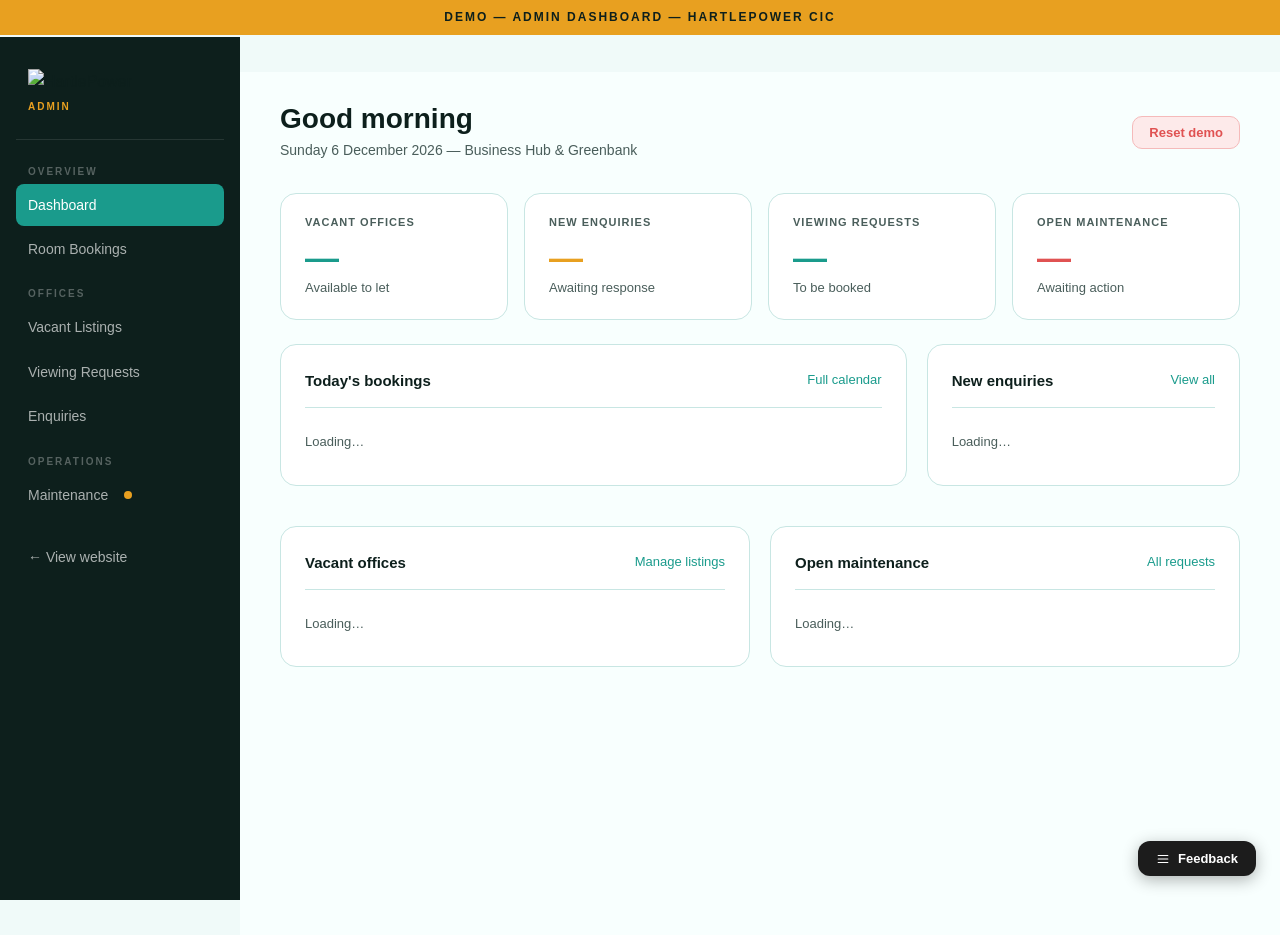
==== commit 15be2ae1: "Admin rebuild: strip tenant sections, add vacant offices + viewing requests + calendar" ====
--- a/admin.html
+++ b/admin.html
@@ -6,7 +6,10 @@
   <title>Admin Dashboard — HartlePower</title>
   <link rel="stylesheet" href="css/style.css">
   <style>
+    html, body { overflow-x: hidden; max-width: 100%; }
     body { background: #F0FAF9; }
+
+    /* Stat cards */
     .stat-row { display: grid; grid-template-columns: repeat(4,1fr); gap: 16px; margin-bottom: 24px; }
     .stat-card { background: var(--white); border: 1px solid var(--border); border-radius: 16px; padding: 20px 24px; }
     .stat-card .label { font-size: 11px; font-weight: 700; letter-spacing: 1px; text-transform: uppercase; color: var(--mid); margin-bottom: 8px; }
@@ -15,6 +18,8 @@
     .stat-card .value.gold { color: var(--gold); }
     .stat-card .value.red { color: var(--danger); }
     .stat-card .sub { font-size: 13px; color: var(--mid); }
+
+    /* Portal layout */
     .portal-card { background: var(--white); border: 1px solid var(--border); border-radius: 16px; padding: 24px; margin-bottom: 20px; }
     .portal-card-header { display: flex; align-items: center; justify-content: space-between; margin-bottom: 16px; padding-bottom: 14px; border-bottom: 1px solid var(--border); }
     .portal-card-header h4 { font-size: 15px; }
@@ -22,6 +27,8 @@
     .portal-section.active { display: block; }
     .grid-2 { display: grid; grid-template-columns: 1fr 1fr; gap: 20px; }
     .grid-dash-3 { display: grid; grid-template-columns: 2fr 1fr; gap: 20px; }
+
+    /* Rows */
     .room-row { display: flex; align-items: center; gap: 14px; padding: 12px 0; border-bottom: 1px solid var(--border); }
     .room-row:last-child { border-bottom: none; }
     .room-status-dot { width: 10px; height: 10px; border-radius: 50%; flex-shrink: 0; }
@@ -31,8 +38,9 @@
     .room-row-info { flex: 1; }
     .room-row-info strong { font-size: 14px; font-weight: 600; }
     .room-row-info span { font-size: 12px; color: var(--mid); display: block; }
-    .room-code { background: var(--light); border: 1px solid var(--border); border-radius: 8px; padding: 4px 10px; font-size: 13px; font-weight: 700; color: var(--dark); font-family: monospace; letter-spacing: 2px; cursor: pointer; transition: all 0.15s; }
-    .room-code:hover { background: var(--teal); color: var(--white); border-color: var(--teal); }
+    .booking-row { display: flex; align-items: center; gap: 16px; padding: 12px 0; border-bottom: 1px solid var(--border); font-size: 14px; }
+    .booking-row:last-child { border-bottom: none; }
+    .booking-row .room-name { font-weight: 600; flex: 1; }
     .maint-row { display: flex; gap: 14px; align-items: flex-start; padding: 14px 0; border-bottom: 1px solid var(--border); }
     .maint-row:last-child { border-bottom: none; }
     .priority-dot { width: 8px; height: 8px; border-radius: 50%; flex-shrink: 0; margin-top: 6px; }
@@ -42,24 +50,55 @@
     .maint-info { flex: 1; }
     .maint-info strong { font-size: 14px; font-weight: 600; }
     .maint-info p { font-size: 13px; color: var(--mid); margin: 2px 0; }
-    .prospect-card { border: 1px solid var(--border); border-radius: 12px; padding: 16px; margin-bottom: 12px; background: var(--white); }
-    .prospect-card:last-child { margin-bottom: 0; }
-    .booking-row { display: flex; align-items: center; gap: 16px; padding: 12px 0; border-bottom: 1px solid var(--border); font-size: 14px; }
-    .booking-row:last-child { border-bottom: none; }
-    .booking-row .room-name { font-weight: 600; flex: 1; }
-    .tenant-row { display: flex; align-items: center; gap: 16px; padding: 14px 0; border-bottom: 1px solid var(--border); }
-    .tenant-row:last-child { border-bottom: none; }
-    .tenant-avatar-sm { width: 38px; height: 38px; border-radius: 10px; display: flex; align-items: center; justify-content: center; color: white; font-weight: 700; font-size: 13px; flex-shrink: 0; }
-    .tenant-row-info { flex: 1; }
-    .tenant-row-info strong { font-size: 14px; font-weight: 600; display: block; }
-    .tenant-row-info span { font-size: 12px; color: var(--mid); }
-    .notice-type-grid { display: grid; grid-template-columns: repeat(3,1fr); gap: 8px; margin-bottom: 12px; }
-    .notice-type-btn { padding: 8px; border: 1.5px solid var(--border); border-radius: 8px; background: var(--white); cursor: pointer; font-size: 12px; font-weight: 600; text-align: center; transition: all 0.15s; font-family: 'Inter', sans-serif; color: var(--mid); }
-    .notice-type-btn.active { background: var(--teal); color: var(--white); border-color: var(--teal); }
+
+    /* Enquiry / prospect cards */
+    .enquiry-card { border: 1px solid var(--border); border-radius: 12px; padding: 18px; margin-bottom: 12px; background: var(--white); }
+    .enquiry-card:last-child { margin-bottom: 0; }
+
     /* Modal */
     .modal-overlay { position: fixed; inset: 0; background: rgba(0,0,0,0.5); z-index: 2000; display: flex; align-items: center; justify-content: center; padding: 20px; opacity: 0; pointer-events: none; transition: opacity 0.2s; }
     .modal-overlay.open { opacity: 1; pointer-events: all; }
-    .modal { background: var(--white); border-radius: 20px; padding: 36px; max-width: 500px; width: 100%; max-height: 90vh; overflow-y: auto; }
+    .modal { background: var(--white); border-radius: 20px; padding: 36px; max-width: 520px; width: 100%; max-height: 90vh; overflow-y: auto; }
+
+    /* Calendar */
+    .cal-week { display: grid; grid-template-columns: 80px repeat(7,1fr); border: 1px solid var(--border); border-radius: 12px; overflow: hidden; }
+    .cal-header { background: var(--dark); color: var(--white); font-size: 11px; font-weight: 700; text-align: center; padding: 10px 4px; letter-spacing: 0.5px; text-transform: uppercase; }
+    .cal-time-label { background: var(--light); border-right: 1px solid var(--border); border-bottom: 1px solid var(--border); font-size: 11px; color: var(--mid); font-weight: 600; padding: 8px 6px; display: flex; align-items: center; justify-content: flex-end; }
+    .cal-cell { border-right: 1px solid var(--border); border-bottom: 1px solid var(--border); min-height: 40px; background: var(--white); position: relative; cursor: pointer; transition: background 0.1s; }
+    .cal-cell:last-child { border-right: none; }
+    .cal-cell:hover { background: #F0FAF9; }
+    .cal-booking { position: absolute; inset: 2px; background: var(--teal); border-radius: 6px; padding: 3px 6px; font-size: 10px; font-weight: 600; color: white; overflow: hidden; cursor: pointer; }
+    .cal-booking.unpaid { background: var(--gold); color: var(--dark); }
+
+    /* Vacant office cards */
+    .office-listing-card { border: 1px solid var(--border); border-radius: 14px; overflow: hidden; background: var(--white); display: flex; gap: 0; margin-bottom: 16px; }
+    .office-listing-img { width: 140px; flex-shrink: 0; object-fit: cover; }
+    .office-listing-body { padding: 18px; flex: 1; }
+    .office-listing-body h4 { margin-bottom: 4px; font-size: 15px; }
+    .office-listing-meta { font-size: 13px; color: var(--mid); margin-bottom: 12px; }
+    .office-listing-price { font-family: 'Syne', sans-serif; font-size: 22px; font-weight: 800; color: var(--teal); }
+    .office-listing-actions { display: flex; gap: 8px; margin-top: 12px; }
+
+    /* Add office form */
+    .add-office-form { background: var(--light); border: 1.5px dashed var(--border); border-radius: 16px; padding: 24px; margin-bottom: 20px; }
+    .add-office-form h4 { margin-bottom: 16px; }
+    .form-row-3 { display: grid; grid-template-columns: 1fr 1fr 1fr; gap: 12px; }
+
+    @media (max-width: 900px) {
+      .app-layout { flex-direction: column; }
+      .main-content { padding: 16px !important; }
+      .page-header { flex-direction: column; align-items: flex-start; gap: 10px; }
+      .page-header h1 { font-size: 22px !important; }
+      .stat-row { grid-template-columns: 1fr 1fr !important; gap: 12px !important; }
+      .grid-2 { grid-template-columns: 1fr !important; }
+      .grid-dash-3 { grid-template-columns: 1fr !important; }
+      .portal-card { padding: 16px !important; }
+      .modal { padding: 24px 18px !important; border-radius: 16px !important; }
+      .cal-week { grid-template-columns: 50px repeat(7,1fr); font-size: 10px; }
+      .office-listing-card { flex-direction: column; }
+      .office-listing-img { width: 100%; height: 160px; }
+      .form-row-3 { grid-template-columns: 1fr 1fr; }
+    }
   </style>
 </head>
 <body>
@@ -72,21 +111,16 @@
       <span class="demo-tag">ADMIN</span>
     </div>
     <div class="sidebar-section-label">Overview</div>
-    <a href="#" class="active" onclick="showSection('dashboard',this)">Dashboard</a>
-    <a href="#" onclick="showSection('rooms',this)">Room Inventory</a>
-    <a href="#" onclick="showSection('bookings',this)">Bookings</a>
-    <div class="sidebar-section-label">Tenants</div>
-    <a href="#" onclick="showSection('tenants',this)">Office Tenants</a>
-    <a href="#" onclick="showSection('virtual',this)">Virtual Tenants</a>
-    <a href="#" onclick="showSection('codes',this)">Room Codes</a>
-    <div class="sidebar-section-label">Enquiries</div>
-    <a href="#" onclick="showSection('prospects',this)">Prospects <span class="notif-dot"></span></a>
+    <a href="#" class="active" onclick="event.preventDefault();showSection('dashboard',this)">Dashboard</a>
+    <a href="#" onclick="event.preventDefault();showSection('bookings',this)">Room Bookings</a>
+    <div class="sidebar-section-label">Offices</div>
+    <a href="#" onclick="event.preventDefault();showSection('offices',this)">Vacant Listings</a>
+    <a href="#" onclick="event.preventDefault();showSection('viewings',this)">Viewing Requests <span class="notif-dot" id="viewingDot" style="display:none;"></span></a>
+    <a href="#" onclick="event.preventDefault();showSection('enquiries',this)">Enquiries <span class="notif-dot" id="enquiryDot" style="display:none;"></span></a>
     <div class="sidebar-section-label">Operations</div>
-    <a href="#" onclick="showSection('maintenance',this)">Maintenance <span class="notif-dot"></span></a>
-    <a href="#" onclick="showSection('notices',this)">Send Notice</a>
-    <a href="#" onclick="showSection('community',this)">Community Board</a>
+    <a href="#" onclick="event.preventDefault();showSection('maintenance',this)">Maintenance <span class="notif-dot"></span></a>
     <div class="sidebar-section-label"></div>
-    <a href="index.html">View website</a>
+    <a href="index.html">← View website</a>
   </div>
 
   <div class="main-content">
@@ -94,141 +128,147 @@
     <!-- DASHBOARD -->
     <div class="portal-section active" id="sec-dashboard">
       <div class="page-header">
-        <div><h1>Good morning</h1><p>Sunday 5 July 2025 — Greenbank & Business Hub</p></div>
-        <div style="display:flex;gap:10px;"><button class="btn btn-primary" onclick="showSection('notices',null)">Send notice</button><button class="btn" style="background:#FDEAEA;color:var(--danger);border:1.5px solid #F5BABA;" onclick="DEMO_RESET()">Reset demo</button></div>
+        <div>
+          <h1 id="dashGreeting">Good morning</h1>
+          <p id="dashDate">HartlePower CIC — Business Hub &amp; Greenbank</p>
+        </div>
+        <button class="btn btn-sm" style="background:#FDEAEA;color:var(--danger);border:1.5px solid #F5BABA;" onclick="DEMO_RESET()">Reset demo</button>
       </div>
       <div class="stat-row">
-        <div class="stat-card"><div class="label">Occupied offices</div><div class="value teal">3<span style="font-size:18px;color:var(--mid);">/8</span></div><div class="sub">3 vacant · 2 viewing booked</div></div>
-        <div class="stat-card"><div class="label">Monthly revenue</div><div class="value teal">£1,765</div><div class="sub">Office rent this month</div></div>
-        <div class="stat-card"><div class="label">New prospects</div><div class="value gold">2</div><div class="sub">Awaiting response</div></div>
-        <div class="stat-card"><div class="label">Open maintenance</div><div class="value red">2</div><div class="sub">1 in progress</div></div>
+        <div class="stat-card">
+          <div class="label">Vacant offices</div>
+          <div class="value teal" id="dashVacantCount">—</div>
+          <div class="sub">Available to let</div>
+        </div>
+        <div class="stat-card">
+          <div class="label">New enquiries</div>
+          <div class="value gold" id="dashEnquiryCount">—</div>
+          <div class="sub">Awaiting response</div>
+        </div>
+        <div class="stat-card">
+          <div class="label">Viewing requests</div>
+          <div class="value teal" id="dashViewingCount">—</div>
+          <div class="sub">To be booked</div>
+        </div>
+        <div class="stat-card">
+          <div class="label">Open maintenance</div>
+          <div class="value red" id="dashMaintCount">—</div>
+          <div class="sub">Awaiting action</div>
+        </div>
       </div>
       <div class="grid-dash-3" style="margin-bottom:20px;">
         <div class="portal-card">
-          <div class="portal-card-header"><h4>Room inventory</h4><a href="#" onclick="showSection('rooms',null)" style="font-size:13px;color:var(--teal);text-decoration:none;">Manage all</a></div>
-          <div id="dashRooms"></div>
+          <div class="portal-card-header"><h4>Today's bookings</h4><a href="#" onclick="showSection('bookings',null)" style="font-size:13px;color:var(--teal);text-decoration:none;">Full calendar</a></div>
+          <div id="dashBookings"><p style="font-size:13px;color:var(--mid);padding:8px 0;">Loading…</p></div>
         </div>
         <div class="portal-card">
-          <div class="portal-card-header"><h4>New prospects</h4><a href="#" onclick="showSection('prospects',null)" style="font-size:13px;color:var(--teal);text-decoration:none;">View all</a></div>
-          <div id="dashProspects"></div>
+          <div class="portal-card-header"><h4>New enquiries</h4><a href="#" onclick="showSection('enquiries',null)" style="font-size:13px;color:var(--teal);text-decoration:none;">View all</a></div>
+          <div id="dashEnquiries"><p style="font-size:13px;color:var(--mid);padding:8px 0;">Loading…</p></div>
         </div>
       </div>
       <div class="grid-2">
         <div class="portal-card">
-          <div class="portal-card-header"><h4>Today's bookings</h4><a href="#" onclick="showSection('bookings',null)" style="font-size:13px;color:var(--teal);text-decoration:none;">Full calendar</a></div>
-          <div id="dashBookings"></div>
+          <div class="portal-card-header"><h4>Vacant offices</h4><a href="#" onclick="showSection('offices',null)" style="font-size:13px;color:var(--teal);text-decoration:none;">Manage listings</a></div>
+          <div id="dashOffices"><p style="font-size:13px;color:var(--mid);padding:8px 0;">Loading…</p></div>
         </div>
         <div class="portal-card">
           <div class="portal-card-header"><h4>Open maintenance</h4><a href="#" onclick="showSection('maintenance',null)" style="font-size:13px;color:var(--teal);text-decoration:none;">All requests</a></div>
-          <div id="dashMaintenance"></div>
-        </div>
-      </div>
-    </div>
-
-    <!-- ROOM INVENTORY -->
-    <div class="portal-section" id="sec-rooms">
-      <div class="page-header"><div><h1>Room Inventory</h1><p>All offices and hire rooms across both buildings</p></div></div>
-      <div class="portal-card">
-        <div class="portal-card-header"><h4>Offices</h4><span class="tag tag-teal">3 of 4 vacant</span></div>
-        <div id="officeInventory"></div>
-      </div>
-      <div class="portal-card">
-        <div class="portal-card-header"><h4>Hire rooms</h4><span class="tag tag-green">All available today</span></div>
-        <div id="hireInventory"></div>
-      </div>
-    </div>
-
-    <!-- BOOKINGS -->
+          <div id="dashMaintenance"><p style="font-size:13px;color:var(--mid);padding:8px 0;">Loading…</p></div>
+        </div>
+      </div>
+    </div>
+
+    <!-- BOOKINGS + CALENDAR -->
     <div class="portal-section" id="sec-bookings">
       <div class="page-header">
-        <div><h1>Room Bookings</h1><p>All hire room bookings</p></div>
+        <div><h1>Room Bookings</h1><p>Meeting &amp; hire room calendar</p></div>
         <button class="btn btn-primary" onclick="openModal('newBookingModal')">+ Manual booking</button>
       </div>
+      <!-- Week nav -->
+      <div style="display:flex;align-items:center;gap:16px;margin-bottom:16px;">
+        <button class="btn btn-outline btn-sm" onclick="shiftWeek(-1)">← Prev</button>
+        <span id="calWeekLabel" style="font-weight:700;font-size:15px;"></span>
+        <button class="btn btn-outline btn-sm" onclick="shiftWeek(1)">Next →</button>
+        <button class="btn btn-sm" style="margin-left:auto;" onclick="calOffset=0;renderCalendar()">Today</button>
+      </div>
+      <div class="portal-card" style="padding:0;overflow:hidden;">
+        <div class="cal-week" id="calGrid"></div>
+      </div>
+      <div class="portal-card" style="margin-top:20px;">
+        <div class="portal-card-header"><h4>Upcoming bookings</h4></div>
+        <div id="bookingsList"><p style="font-size:13px;color:var(--mid);">Loading…</p></div>
+      </div>
+    </div>
+
+    <!-- VACANT OFFICE LISTINGS -->
+    <div class="portal-section" id="sec-offices">
+      <div class="page-header">
+        <div><h1>Vacant Listings</h1><p>Offices shown on the public website</p></div>
+      </div>
+
+      <!-- Add new office form -->
+      <div class="add-office-form" id="addOfficeForm">
+        <h4>➕ Add a vacant office</h4>
+        <div class="form-row-3" style="margin-bottom:12px;">
+          <div class="form-group" style="margin:0;"><label>Room number</label><input type="text" id="ao-room" placeholder="e.g. 12"></div>
+          <div class="form-group" style="margin:0;"><label>Title</label><input type="text" id="ao-title" placeholder="e.g. Room 12"></div>
+          <div class="form-group" style="margin:0;"><label>Building</label>
+            <select id="ao-building"><option>Hub 1</option><option>Greenbank</option></select>
+          </div>
+        </div>
+        <div class="form-row-3" style="margin-bottom:12px;">
+          <div class="form-group" style="margin:0;"><label>Size (m²)</label><input type="number" id="ao-sqm" placeholder="e.g. 16"></div>
+          <div class="form-group" style="margin:0;"><label>Price (£/pcm)</label><input type="number" id="ao-price" placeholder="e.g. 320"></div>
+          <div class="form-group" style="margin:0;"><label>Photo URL</label><input type="url" id="ao-img" placeholder="https://…"></div>
+        </div>
+        <div class="form-group" style="margin-bottom:12px;"><label>Description (optional)</label><textarea id="ao-desc" placeholder="Brief description of the room…" style="min-height:70px;"></textarea></div>
+        <div style="display:flex;gap:10px;">
+          <button class="btn btn-primary" onclick="addOffice()">Save listing</button>
+          <button class="btn btn-outline" onclick="clearOfficeForm()">Clear</button>
+        </div>
+        <div id="officeFormMsg" style="display:none;margin-top:10px;" class="alert alert-success">Office listing saved and live on the website.</div>
+      </div>
+
+      <!-- Current listings -->
       <div class="portal-card">
-        <div class="portal-card-header"><h4>Today — 5 July 2025</h4></div>
-        <div id="bookingsList"></div>
-      </div>
-      <div class="portal-card" style="margin-top:20px;">
-        <div class="portal-card-header"><h4>Upcoming</h4></div>
-        <div class="booking-row"><div class="room-name">Greenbank Boardroom</div><span>8 Jul · St Hilda's Community Centre</span><span>10:00–12:00</span><span class="tag tag-gold">Awaiting payment</span><button class="btn btn-outline btn-sm" onclick="alert('Payment reminder sent.')">Chase payment</button></div>
-        <div class="booking-row"><div class="room-name">Energy Hub Training Room 1</div><span>9 Jul · Hartlepool College</span><span>09:00–17:00</span><span class="tag tag-green">Paid</span><button class="btn btn-outline btn-sm" onclick="alert('Booking confirmed. Email sent.')">Confirm</button></div>
-      </div>
-    </div>
-
-    <!-- TENANTS -->
-    <div class="portal-section" id="sec-tenants">
-      <div class="page-header"><div><h1>Office Tenants</h1><p>All current office tenants</p></div></div>
+        <div class="portal-card-header"><h4>Current listings</h4><span class="tag tag-teal" id="officeListingCount">Loading…</span></div>
+        <div id="officeListings"><p style="font-size:13px;color:var(--mid);">Loading…</p></div>
+      </div>
+    </div>
+
+    <!-- VIEWING REQUESTS -->
+    <div class="portal-section" id="sec-viewings">
+      <div class="page-header">
+        <div><h1>Viewing Requests</h1><p>Submitted through the website</p></div>
+      </div>
       <div class="portal-card">
-        <div id="tenantsList"></div>
-      </div>
-    </div>
-
-    <!-- VIRTUAL TENANTS -->
-    <div class="portal-section" id="sec-virtual">
-      <div class="page-header"><div><h1>Virtual Tenants</h1><p>Virtual office subscribers</p></div></div>
-      <div class="portal-card">
-        <div class="portal-card-header"><h4>Active subscriptions</h4><span class="tag tag-teal">8 active</span></div>
-        <div id="virtualList"></div>
-      </div>
-    </div>
-
-    <!-- ROOM CODES -->
-    <div class="portal-section" id="sec-codes">
-      <div class="page-header"><div><h1>Room Codes</h1><p>Click a code to reveal. Auto-hides after 5 seconds.</p></div></div>
-      <div class="portal-card">
-        <div class="portal-card-header"><h4>All rooms</h4></div>
-        <div id="codesList"></div>
-      </div>
-    </div>
-
-    <!-- PROSPECTS -->
-    <div class="portal-section" id="sec-prospects">
-      <div class="page-header"><div><h1>Prospects</h1><p>Office enquiries from the website</p></div></div>
-      <div id="prospectsList"></div>
+        <div class="portal-card-header"><h4>All requests</h4><span id="viewingCount" class="tag tag-gold">Loading…</span></div>
+        <div id="viewingsList"><p style="font-size:13px;color:var(--mid);">Loading…</p></div>
+      </div>
+    </div>
+
+    <!-- ENQUIRIES -->
+    <div class="portal-section" id="sec-enquiries">
+      <div class="page-header">
+        <div><h1>Enquiries</h1><p>Office enquiries from the website</p></div>
+      </div>
+      <div id="enquiriesList"></div>
     </div>
 
     <!-- MAINTENANCE -->
     <div class="portal-section" id="sec-maintenance">
-      <div class="page-header"><div><h1>Maintenance</h1><p>Live — updates in real time</p></div><span class="tag tag-teal" id="maintLive">Live</span></div>
+      <div class="page-header">
+        <div><h1>Maintenance</h1><p>Live — updates in real time</p></div>
+        <span class="tag tag-teal" id="maintLive">● Live</span>
+      </div>
       <div class="portal-card">
-        <div class="portal-card-header"><h4>Open requests</h4><span id="maintCount" class="tag tag-gold">Loading...</span></div>
-        <div id="maintOpenList"><div style="padding:20px;text-align:center;color:var(--mid);font-size:14px;">Loading...</div></div>
-      </div>
-    </div>
-
-    <!-- NOTICES -->
-    <div class="portal-section" id="sec-notices">
-      <div class="page-header"><div><h1>Send a Notice</h1><p>Push updates to tenants</p></div></div>
-      <div class="portal-card" style="max-width:600px;">
-        <div class="form-group">
-          <label>Send to</label>
-          <div class="notice-type-grid">
-            <button class="notice-type-btn active" onclick="selectNoticeType(this)">All tenants</button>
-            <button class="notice-type-btn" onclick="selectNoticeType(this)">Greenbank only</button>
-            <button class="notice-type-btn" onclick="selectNoticeType(this)">Hub only</button>
-            <button class="notice-type-btn" onclick="selectNoticeType(this)">Virtual tenants</button>
-            <button class="notice-type-btn" onclick="selectNoticeType(this)">Specific room</button>
-          </div>
-        </div>
-        <div class="form-group"><label>Title</label><input type="text" id="notice-title" placeholder="e.g. Fire alarm test today at 12:00"></div>
-        <div class="form-group"><label>Message</label><textarea id="notice-body" placeholder="Notice details..." style="min-height:120px;"></textarea></div>
-        <div class="form-group"><label>Schedule (optional — leave blank to send now)</label><input type="datetime-local" id="notice-schedule"></div>
-        <div style="display:flex;gap:10px;">
-          <button class="btn btn-outline" onclick="showSection('dashboard',null)">Cancel</button>
-          <button class="btn btn-primary" style="flex:1;" onclick="sendNotice()">Send notice now</button>
-        </div>
-        <div id="noticeSuccess" style="display:none;" class="alert alert-success" style="margin-top:16px;">Notice sent to all tenants.</div>
-      </div>
-    </div>
-
-    <!-- COMMUNITY -->
-    <div class="portal-section" id="sec-community">
-      <div class="page-header"><div><h1>Community Board</h1><p>Moderate tenant posts</p></div></div>
-      <div id="adminCommunityFeed"></div>
-    </div>
-
-  </div>
-</div>
+        <div class="portal-card-header"><h4>Open requests</h4><span id="maintCount" class="tag tag-gold">Loading…</span></div>
+        <div id="maintOpenList"><p style="padding:20px;text-align:center;color:var(--mid);font-size:14px;">Loading…</p></div>
+      </div>
+    </div>
+
+  </div><!-- /main-content -->
+</div><!-- /app-layout -->
 
 <!-- New booking modal -->
 <div class="modal-overlay" id="newBookingModal">
@@ -238,14 +278,24 @@
       <button onclick="closeModal('newBookingModal')" style="background:none;border:none;font-size:20px;cursor:pointer;color:var(--mid);">✕</button>
     </div>
     <div class="form-group"><label>Room</label>
-      <select><option>Greenbank Boardroom</option><option>Energy Hub Training Room 1</option><option>West Wing Meeting Room</option></select>
-    </div>
-    <div class="form-group"><label>Booker name</label><input type="text" placeholder="Jane Smith"></div>
-    <div class="form-group"><label>Organisation</label><input type="text" placeholder="Smith & Co Ltd"></div>
-    <div class="form-group"><label>Email</label><input type="email" placeholder="jane@company.co.uk"></div>
+      <select id="nb-room">
+        <option>Greenbank Boardroom</option>
+        <option>Energy Hub Training Room 1</option>
+        <option>West Wing Meeting Room</option>
+      </select>
+    </div>
+    <div class="form-group"><label>Booker name</label><input type="text" id="nb-name" placeholder="Jane Smith"></div>
+    <div class="form-group"><label>Organisation</label><input type="text" id="nb-org" placeholder="Smith &amp; Co Ltd"></div>
+    <div class="form-group"><label>Email</label><input type="email" id="nb-email" placeholder="jane@company.co.uk"></div>
     <div class="grid-2">
-      <div class="form-group"><label>Date</label><input type="date"></div>
-      <div class="form-group"><label>Time</label><select><option>09:00–10:00</option><option>10:00–11:00</option><option>11:00–12:00</option><option>13:00–14:00</option><option>14:00–15:00</option><option>15:00–16:00</option><option>Full day</option></select></div>
+      <div class="form-group"><label>Date</label><input type="date" id="nb-date"></div>
+      <div class="form-group"><label>Time slot</label>
+        <select id="nb-time">
+          <option>09:00–10:00</option><option>10:00–11:00</option><option>11:00–12:00</option>
+          <option>13:00–14:00</option><option>14:00–15:00</option><option>15:00–16:00</option>
+          <option>Full day</option>
+        </select>
+      </div>
     </div>
     <div style="display:flex;gap:10px;margin-top:8px;">
       <button class="btn btn-outline" onclick="closeModal('newBookingModal')">Cancel</button>
@@ -265,7 +315,7 @@
     <div class="form-group"><label>Status</label>
       <select id="maint-status"><option>Open</option><option>In progress</option><option>Resolved</option></select>
     </div>
-    <div class="form-group"><label>Notes for tenant</label><textarea placeholder="Add an update..." id="maint-notes"></textarea></div>
+    <div class="form-group"><label>Notes</label><textarea placeholder="Add an update…" id="maint-notes"></textarea></div>
     <div style="display:flex;gap:10px;">
       <button class="btn btn-outline" onclick="closeModal('maintModal')">Cancel</button>
       <button class="btn btn-primary" style="flex:1;" onclick="saveMaint()">Save update</button>
@@ -273,22 +323,23 @@
   </div>
 </div>
 
-<!-- Viewing modal -->
-<div class="modal-overlay" id="viewingModal">
+<!-- Confirm viewing modal -->
+<div class="modal-overlay" id="bookViewingModal">
   <div class="modal">
     <div style="display:flex;justify-content:space-between;align-items:center;margin-bottom:20px;">
-      <h3>Book viewing</h3>
-      <button onclick="closeModal('viewingModal')" style="background:none;border:none;font-size:20px;cursor:pointer;color:var(--mid);">✕</button>
-    </div>
-    <div id="viewingContent"></div>
-    <div class="form-group"><label>Viewing date</label><input type="date" id="viewing-date"></div>
+      <h3>Confirm viewing</h3>
+      <button onclick="closeModal('bookViewingModal')" style="background:none;border:none;font-size:20px;cursor:pointer;color:var(--mid);">✕</button>
+    </div>
+    <div id="bookViewingContent"></div>
+    <div class="form-group"><label>Confirmed date</label><input type="date" id="bv-date"></div>
     <div class="form-group"><label>Time</label>
-      <select id="viewing-time"><option>09:00</option><option>10:00</option><option>11:00</option><option>14:00</option><option>15:00</option></select>
-    </div>
-    <div class="form-group"><label>Notes</label><input type="text" placeholder="Any specific rooms to show..." id="viewing-notes"></div>
-    <div style="display:flex;gap:10px;">
-      <button class="btn btn-outline" onclick="closeModal('viewingModal')">Cancel</button>
-      <button class="btn btn-primary" style="flex:1;" onclick="saveViewing()">Confirm viewing</button>
+      <select id="bv-time">
+        <option>09:00</option><option>10:00</option><option>11:00</option><option>14:00</option><option>15:00</option>
+      </select>
+    </div>
+    <div style="display:flex;gap:10px;margin-top:8px;">
+      <button class="btn btn-outline" onclick="closeModal('bookViewingModal')">Cancel</button>
+      <button class="btn btn-primary" style="flex:1;" onclick="confirmViewing()">Confirm viewing</button>
     </div>
   </div>
 </div>
@@ -296,71 +347,370 @@
 <script src="js/data.js"></script>
 <script src="js/supabase-maintenance.js"></script>
 <script>
+  const SB = {
+    url: 'https://qgjdaologsmrviaikzej.supabase.co',
+    key: 'eyJhbGciOiJIUzI1NiIsInR5cCI6IkpXVCJ9.eyJpc3MiOiJzdXBhYmFzZSIsInJlZiI6InFnamRhb2xvZ3NtcnZpYWlremVqIiwicm9sZSI6ImFub24iLCJpYXQiOjE3ODE4MTQxMzQsImV4cCI6MjA5NzM5MDEzNH0.gOya9F8I45uRFOLH6uFLFADSPda1YUDOjJkrnP2lCyw',
+    h: () => ({ 'apikey': SB.key, 'Authorization': `Bearer ${SB.key}`, 'Content-Type': 'application/json', 'Prefer': 'return=representation' }),
+    get: async (table, qs='') => (await fetch(`${SB.url}/rest/v1/${table}${qs}`, { headers: SB.h() })).json(),
+    post: async (table, data) => (await fetch(`${SB.url}/rest/v1/${table}`, { method:'POST', headers: SB.h(), body: JSON.stringify(data) })).json(),
+    patch: async (table, id, data) => (await fetch(`${SB.url}/rest/v1/${table}?id=eq.${id}`, { method:'PATCH', headers: SB.h(), body: JSON.stringify(data) })).json(),
+    del: async (table, id) => fetch(`${SB.url}/rest/v1/${table}?id=eq.${id}`, { method:'DELETE', headers: SB.h() }),
+  };
+
+  // ── Nav ───────────────────────────────────────────────────
   function showSection(id, el) {
-    try {
-      document.querySelectorAll('.portal-section').forEach(s => s.classList.remove('active'));
-      const sec = document.getElementById('sec-' + id);
-      if (sec) sec.classList.add('active');
-      document.querySelectorAll('.sidebar a').forEach(a => a.classList.remove('active'));
-      if (el) el.classList.add('active');
-    } catch(e) { console.error('showSection error:', e); }
-  }
-
+    document.querySelectorAll('.portal-section').forEach(s => s.classList.remove('active'));
+    const sec = document.getElementById('sec-' + id);
+    if (sec) sec.classList.add('active');
+    document.querySelectorAll('.sidebar a').forEach(a => a.classList.remove('active'));
+    if (el) el.classList.add('active');
+    const sidebar = document.querySelector('.sidebar');
+    const overlay = document.getElementById('sidebarOverlay');
+    const toggle = document.getElementById('sidebarToggle');
+    if (sidebar) sidebar.classList.remove('open');
+    if (overlay) overlay.classList.remove('open');
+    if (toggle) toggle.textContent = '☰';
+  }
   function openModal(id) { document.getElementById(id).classList.add('open'); }
   function closeModal(id) { document.getElementById(id).classList.remove('open'); }
 
-  function selectNoticeType(el) {
-    document.querySelectorAll('.notice-type-btn').forEach(b => b.classList.remove('active'));
-    el.classList.add('active');
-  }
-
-  async function sendNotice() {
-    const title = document.getElementById('notice-title').value;
-    const body = document.getElementById('notice-body').value;
-    if (!title) { alert('Please enter a title'); return; }
-    const target = document.querySelector('.notice-type-btn.active').textContent.toLowerCase().includes('all') ? 'all'
-      : document.querySelector('.notice-type-btn.active').textContent.toLowerCase().includes('greenbank') ? 'greenbank'
-      : document.querySelector('.notice-type-btn.active').textContent.toLowerCase().includes('hub') ? 'hub'
-      : document.querySelector('.notice-type-btn.active').textContent.toLowerCase().includes('virtual') ? 'virtual' : 'all';
-    await HP_NOTICES.insert({ title, body: body || '(No message body)', target });
-    document.getElementById('notice-title').value = '';
-    document.getElementById('notice-body').value = '';
-    document.getElementById('noticeSuccess').style.display = 'flex';
-    setTimeout(() => document.getElementById('noticeSuccess').style.display = 'none', 3000);
+  // ── Dashboard greeting ────────────────────────────────────
+  (function() {
+    const h = new Date().getHours();
+    const greet = h < 12 ? 'Good morning' : h < 17 ? 'Good afternoon' : 'Good evening';
+    document.getElementById('dashGreeting').textContent = greet;
+    const days = ['Sunday','Monday','Tuesday','Wednesday','Thursday','Friday','Saturday'];
+    const months = ['January','February','March','April','May','June','July','August','September','October','November','December'];
+    const d = new Date();
+    document.getElementById('dashDate').textContent = `${days[d.getDay()]} ${d.getDate()} ${months[d.getMonth()]} ${d.getFullYear()} — Business Hub & Greenbank`;
+  })();
+
+  // ── Calendar ──────────────────────────────────────────────
+  let calOffset = 0;
+  const ROOMS = ['Greenbank Boardroom', 'Energy Hub Training Room 1', 'West Wing Meeting Room'];
+  const SLOTS = ['09:00','10:00','11:00','12:00','13:00','14:00','15:00','16:00'];
+  let liveBookings = [];
+
+  function getWeekDates(offset) {
+    const now = new Date();
+    const mon = new Date(now);
+    mon.setDate(now.getDate() - now.getDay() + 1 + offset * 7);
+    return Array.from({length:7}, (_, i) => { const d = new Date(mon); d.setDate(mon.getDate()+i); return d; });
+  }
+
+  function renderCalendar() {
+    const days = getWeekDates(calOffset);
+    const dayNames = ['Mon','Tue','Wed','Thu','Fri','Sat','Sun'];
+    const months = ['Jan','Feb','Mar','Apr','May','Jun','Jul','Aug','Sep','Oct','Nov','Dec'];
+    document.getElementById('calWeekLabel').textContent =
+      `${days[0].getDate()} ${months[days[0].getMonth()]} — ${days[6].getDate()} ${months[days[6].getMonth()]} ${days[6].getFullYear()}`;
+
+    let html = `<div class="cal-header" style="background:#1A2830;">Room / Time</div>`;
+    days.forEach((d, i) => {
+      const isToday = d.toDateString() === new Date().toDateString();
+      html += `<div class="cal-header" style="${isToday ? 'background:var(--teal);' : ''}">${dayNames[i]}<br><span style="font-size:14px;font-weight:800;">${d.getDate()}</span></div>`;
+    });
+
+    SLOTS.forEach(slot => {
+      html += `<div class="cal-time-label">${slot}</div>`;
+      days.forEach(d => {
+        const dateStr = d.toISOString().split('T')[0];
+        const booking = liveBookings.find(b => b.date === dateStr && b.time_slot && b.time_slot.startsWith(slot));
+        if (booking) {
+          html += `<div class="cal-cell"><div class="cal-booking ${booking.paid ? '' : 'unpaid'}" title="${booking.booker_name} — ${booking.room}">${booking.room.split(' ')[0]}<br>${booking.booker_name}</div></div>`;
+        } else {
+          html += `<div class="cal-cell" onclick="quickBook('${dateStr}','${slot}')"></div>`;
+        }
+      });
+    });
+
+    document.getElementById('calGrid').innerHTML = html;
+  }
+
+  function shiftWeek(dir) { calOffset += dir; renderCalendar(); }
+
+  function quickBook(date, slot) {
+    document.getElementById('nb-date').value = date;
+    document.getElementById('nb-time').value = slot + '–' + (parseInt(slot)+1).toString().padStart(2,'0') + ':00';
+    openModal('newBookingModal');
   }
 
   async function saveBooking() {
-    const room = document.querySelector('#newBookingModal select').value;
-    const name = document.querySelector('#newBookingModal input[type=text]').value;
-    const email = document.querySelector('#newBookingModal input[type=email]').value;
-    const date = document.querySelector('#newBookingModal input[type=date]').value;
-    const slot = document.querySelectorAll('#newBookingModal select')[1].value;
-    if (!name || !date) { alert('Please fill in name and date'); return; }
-    await HP_BOOKINGS.insert({ room, building: room.includes('Greenbank') ? 'Greenbank' : 'Business Hub', booker_name: name, booker_email: email || '', booker_org: '', date, time_slot: slot, paid: false, status: 'confirmed' });
+    const room = document.getElementById('nb-room').value;
+    const name = document.getElementById('nb-name').value;
+    const email = document.getElementById('nb-email').value || '';
+    const org = document.getElementById('nb-org').value || '';
+    const date = document.getElementById('nb-date').value;
+    const slot = document.getElementById('nb-time').value;
+    if (!name || !date) { alert('Please enter a name and date'); return; }
+    await HP_BOOKINGS.insert({ room, building: room.includes('Greenbank') ? 'Greenbank' : 'Business Hub', booker_name: name, booker_email: email, booker_org: org, date, time_slot: slot, paid: false, status: 'confirmed' });
     closeModal('newBookingModal');
     liveBookings = await HP_BOOKINGS.fetchAll();
-    renderLiveBookings();
-    alert('Booking saved.');
-  }
-
-  function saveMaint() {
-    const status = document.getElementById('maint-status').value;
-    closeModal('maintModal');
-    alert('Maintenance updated to: ' + status);
-    renderAll();
-  }
-
-  function saveViewing() {
-    const date = document.getElementById('viewing-date').value;
+    renderCalendar();
+    renderBookingsList();
+    flashNotif('Booking saved.');
+  }
+
+  function renderBookingsList() {
+    const upcoming = liveBookings.filter(b => b.date >= new Date().toISOString().split('T')[0]).sort((a,b) => a.date.localeCompare(b.date));
+    const html = upcoming.map(b => `
+      <div class="booking-row">
+        <div class="room-name">${b.room}</div>
+        <span style="color:var(--mid);font-size:13px;">${b.booker_name}${b.booker_org ? ' · ' + b.booker_org : ''}</span>
+        <span style="color:var(--mid);font-size:13px;">${b.time_slot} · ${new Date(b.date+'T00:00:00').toLocaleDateString('en-GB',{day:'numeric',month:'short'})}</span>
+        <span class="tag ${b.paid ? 'tag-green' : 'tag-gold'}" style="font-size:11px;">${b.paid ? 'Paid' : 'Unpaid'}</span>
+      </div>`).join('') || '<p style="font-size:13px;color:var(--mid);">No upcoming bookings</p>';
+    const dash = upcoming.slice(0,3).map(b => `
+      <div class="booking-row" style="padding:8px 0;">
+        <div class="room-name" style="font-size:13px;">${b.room}</div>
+        <span style="color:var(--mid);font-size:12px;">${b.time_slot}</span>
+        <span class="tag ${b.paid ? 'tag-green' : 'tag-gold'}" style="font-size:10px;">${b.paid ? 'Paid' : 'Unpaid'}</span>
+      </div>`).join('') || '<p style="font-size:13px;color:var(--mid);">No bookings today</p>';
+    document.getElementById('bookingsList').innerHTML = html;
+    document.getElementById('dashBookings').innerHTML = dash;
+  }
+
+  // ── Vacant offices ────────────────────────────────────────
+  let liveOffices = [];
+
+  async function loadOffices() {
+    liveOffices = await SB.get('hp_vacant_offices', '?order=created_at.desc');
+    renderOffices();
+  }
+
+  function renderOffices() {
+    const el = document.getElementById('officeListings');
+    const countEl = document.getElementById('officeListingCount');
+    const dashEl = document.getElementById('dashOffices');
+    const vacant = liveOffices.filter(o => o.status === 'vacant');
+    if (countEl) countEl.textContent = `${vacant.length} live`;
+    document.getElementById('dashVacantCount').textContent = vacant.length;
+
+    el.innerHTML = liveOffices.map(o => `
+      <div class="office-listing-card" id="olc-${o.id}">
+        ${o.image_url ? `<img class="office-listing-img" src="${o.image_url}" alt="${o.title}" onerror="this.style.display='none'">` : ''}
+        <div class="office-listing-body">
+          <h4>${o.title} — ${o.building}</h4>
+          <div class="office-listing-meta">Room ${o.room_number} · ${o.sqm}m² ${o.description ? '· ' + o.description : ''}</div>
+          <div class="office-listing-price">£${o.price_pcm}<span style="font-size:14px;font-weight:400;color:var(--mid);font-family:'Inter',sans-serif;">/pcm</span></div>
+          <div class="office-listing-actions">
+            <span class="tag ${o.status === 'vacant' ? 'tag-green' : 'tag-teal'}">${o.status === 'vacant' ? 'Vacant' : 'Let'}</span>
+            <button class="btn btn-outline btn-sm" onclick="toggleLetStatus('${o.id}','${o.status}')">${o.status === 'vacant' ? 'Mark as let' : 'Mark vacant'}</button>
+            <button class="btn btn-sm" style="background:#FDEAEA;color:var(--danger);" onclick="removeOffice('${o.id}')">Remove</button>
+          </div>
+        </div>
+      </div>`).join('') || '<p style="font-size:13px;color:var(--mid);">No listings yet. Add one above.</p>';
+
+    if (dashEl) dashEl.innerHTML = vacant.map(o => `
+      <div class="room-row" style="padding:8px 0;">
+        <div class="room-status-dot dot-vacant"></div>
+        <div class="room-row-info">
+          <strong style="font-size:13px;">${o.title} — ${o.building}</strong>
+          <span>${o.sqm}m² · £${o.price_pcm}/pcm</span>
+        </div>
+      </div>`).join('') || '<p style="font-size:13px;color:var(--mid);">No vacant offices</p>';
+  }
+
+  async function addOffice() {
+    const room = document.getElementById('ao-room').value.trim();
+    const title = document.getElementById('ao-title').value.trim();
+    const building = document.getElementById('ao-building').value;
+    const sqm = parseFloat(document.getElementById('ao-sqm').value);
+    const price = parseInt(document.getElementById('ao-price').value);
+    const img = document.getElementById('ao-img').value.trim();
+    const desc = document.getElementById('ao-desc').value.trim();
+    if (!room || !title || !sqm || !price) { alert('Please fill in room number, title, size and price.'); return; }
+    const res = await SB.post('hp_vacant_offices', { room_number: room, title, building, sqm, price_pcm: price, image_url: img || null, description: desc || null, status: 'vacant' });
+    if (res && res[0]) {
+      liveOffices.unshift(res[0]);
+      renderOffices();
+      clearOfficeForm();
+      document.getElementById('officeFormMsg').style.display = 'flex';
+      setTimeout(() => document.getElementById('officeFormMsg').style.display = 'none', 3000);
+    } else {
+      alert('Error saving listing. Try again.');
+    }
+  }
+
+  async function toggleLetStatus(id, currentStatus) {
+    const newStatus = currentStatus === 'vacant' ? 'let' : 'vacant';
+    await SB.patch('hp_vacant_offices', id, { status: newStatus });
+    const idx = liveOffices.findIndex(o => o.id === id);
+    if (idx >= 0) liveOffices[idx].status = newStatus;
+    renderOffices();
+  }
+
+  async function removeOffice(id) {
+    if (!confirm('Remove this listing from the website?')) return;
+    await SB.del('hp_vacant_offices', id);
+    liveOffices = liveOffices.filter(o => o.id !== id);
+    renderOffices();
+  }
+
+  function clearOfficeForm() {
+    ['ao-room','ao-title','ao-sqm','ao-price','ao-img','ao-desc'].forEach(id => document.getElementById(id).value = '');
+    document.getElementById('ao-building').value = 'Hub 1';
+  }
+
+  // ── Viewing requests ──────────────────────────────────────
+  let liveViewings = [];
+
+  async function loadViewings() {
+    liveViewings = await SB.get('hp_viewing_requests', '?order=created_at.desc');
+    renderViewings();
+  }
+
+  function renderViewings() {
+    const newCount = liveViewings.filter(v => v.status === 'new').length;
+    const countEl = document.getElementById('viewingCount');
+    const dashCount = document.getElementById('dashViewingCount');
+    const dot = document.getElementById('viewingDot');
+    if (countEl) countEl.textContent = `${newCount} new`;
+    if (dashCount) dashCount.textContent = newCount;
+    if (dot) dot.style.display = newCount > 0 ? 'inline-block' : 'none';
+
+    const el = document.getElementById('viewingsList');
+    el.innerHTML = liveViewings.map(v => `
+      <div class="enquiry-card">
+        <div style="display:flex;justify-content:space-between;align-items:flex-start;margin-bottom:10px;">
+          <div>
+            <strong style="font-size:15px;">${v.name}</strong>
+            <p style="font-size:13px;color:var(--mid);margin:3px 0;">${v.email}${v.phone ? ' · ' + v.phone : ''}</p>
+            ${v.office_title ? `<p style="font-size:13px;color:var(--teal);margin:3px 0;">Interested in: <strong>${v.office_title}</strong></p>` : ''}
+            ${v.preferred_date ? `<p style="font-size:13px;color:var(--mid);margin:3px 0;">Preferred date: ${new Date(v.preferred_date+'T00:00:00').toLocaleDateString('en-GB',{day:'numeric',month:'long',year:'numeric'})}</p>` : ''}
+            ${v.message ? `<p style="font-size:13px;color:var(--mid);margin:6px 0;font-style:italic;">"${v.message}"</p>` : ''}
+          </div>
+          <span class="tag ${v.status === 'new' ? 'tag-gold' : v.status === 'booked' ? 'tag-teal' : 'tag-green'}">${v.status.charAt(0).toUpperCase()+v.status.slice(1)}</span>
+        </div>
+        <div style="display:flex;gap:8px;">
+          ${v.status === 'new' ? `<button class="btn btn-primary btn-sm" onclick="openBookViewing('${v.id}','${v.name}','${v.office_title||''}')">Confirm viewing</button>` : ''}
+          <button class="btn btn-outline btn-sm" onclick="window.location.href='mailto:${v.email}'">Email</button>
+          ${v.phone ? `<button class="btn btn-outline btn-sm" onclick="window.location.href='tel:${v.phone}'">Call</button>` : ''}
+          <button class="btn btn-sm" style="background:#FDEAEA;color:var(--danger);" onclick="updateViewingStatus('${v.id}','cancelled')">Cancel</button>
+        </div>
+      </div>`).join('') || '<p style="font-size:13px;color:var(--mid);">No viewing requests yet</p>';
+  }
+
+  function openBookViewing(id, name, room) {
+    document.getElementById('bookViewingContent').innerHTML = `
+      <div style="background:var(--light);border-radius:10px;padding:14px;margin-bottom:16px;">
+        <strong>${name}</strong>${room ? ` — interested in ${room}` : ''}
+      </div>`;
+    document.getElementById('bookViewingModal').dataset.viewingId = id;
+    openModal('bookViewingModal');
+  }
+
+  async function confirmViewing() {
+    const id = document.getElementById('bookViewingModal').dataset.viewingId;
+    const date = document.getElementById('bv-date').value;
     if (!date) { alert('Please select a date'); return; }
-    closeModal('viewingModal');
-    alert('Viewing booked. Confirmation sent to prospect.');
-  }
-
-  function revealCode(el, code) {
-    el.textContent = code;
-    el.classList.add('revealed');
-    setTimeout(() => { el.textContent = '••••'; el.classList.remove('revealed'); }, 5000);
+    await SB.patch('hp_viewing_requests', id, { status: 'booked' });
+    const idx = liveViewings.findIndex(v => v.id === id);
+    if (idx >= 0) liveViewings[idx].status = 'booked';
+    renderViewings();
+    closeModal('bookViewingModal');
+    flashNotif('Viewing confirmed.');
+  }
+
+  async function updateViewingStatus(id, status) {
+    await SB.patch('hp_viewing_requests', id, { status });
+    const idx = liveViewings.findIndex(v => v.id === id);
+    if (idx >= 0) liveViewings[idx].status = status;
+    renderViewings();
+  }
+
+  // ── Enquiries (prospects) ─────────────────────────────────
+  let liveProspects = [];
+
+  async function loadProspects() {
+    if (window._prospectSub) { window._prospectSub(); window._prospectSub = null; }
+    liveProspects = await HP_PROSPECTS.fetchAll();
+    renderProspects();
+    window._prospectSub = HP_PROSPECTS.subscribe(rows => {
+      rows.forEach(r => { const i = liveProspects.findIndex(p => p.id === r.id); if (i>=0) liveProspects[i]=r; else liveProspects.unshift(r); });
+      renderProspects();
+      flashNotif('New enquiry received!');
+    });
+  }
+
+  function renderProspects() {
+    const newCount = liveProspects.filter(p => p.status === 'new').length;
+    document.getElementById('dashEnquiryCount').textContent = newCount;
+    document.getElementById('enquiryDot').style.display = newCount > 0 ? 'inline-block' : 'none';
+    const html = liveProspects.map(p => `
+      <div class="enquiry-card">
+        <div style="display:flex;justify-content:space-between;align-items:flex-start;margin-bottom:8px;">
+          <div>
+            <strong style="font-size:15px;">${p.name}${p.business ? ' — ' + p.business : ''}</strong>
+            <p style="font-size:12px;color:var(--mid);margin:3px 0;">${p.business_type || ''} · ${p.headcount || ''} · Budget: ${p.budget || ''} · Move in: ${p.move_in || ''}</p>
+            <p style="font-size:12px;color:var(--mid);margin:3px 0;">${p.email}${p.phone ? ' · ' + p.phone : ''}</p>
+          </div>
+          <span class="tag ${p.status === 'new' ? 'tag-gold' : 'tag-teal'}">${p.status === 'new' ? 'New' : 'In progress'}</span>
+        </div>
+        ${p.interested_rooms && p.interested_rooms.length ? `<div style="display:flex;gap:6px;flex-wrap:wrap;margin-bottom:8px;">${p.interested_rooms.map(r => `<span class="tag tag-teal" style="font-size:11px;">${r}</span>`).join('')}</div>` : ''}
+        <div style="display:flex;gap:8px;">
+          <button class="btn btn-outline btn-sm" onclick="window.location.href='mailto:${p.email}'">Email</button>
+          ${p.phone ? `<button class="btn btn-outline btn-sm" onclick="window.location.href='tel:${p.phone}'">Call</button>` : ''}
+          <button class="btn btn-primary btn-sm" onclick="showSection('viewings',null)">Book viewing</button>
+        </div>
+      </div>`).join('') || '<p style="color:var(--mid);font-size:14px;padding:10px 0;">No enquiries yet</p>';
+    document.getElementById('enquiriesList').innerHTML = html;
+    document.getElementById('dashEnquiries').innerHTML = liveProspects.slice(0,2).map(p => `
+      <div style="padding:8px 0;border-bottom:1px solid var(--border);">
+        <div style="display:flex;justify-content:space-between;margin-bottom:2px;">
+          <strong style="font-size:13px;">${p.name}</strong>
+          <span class="tag ${p.status==='new'?'tag-gold':'tag-teal'}" style="font-size:10px;">${p.status==='new'?'New':'Active'}</span>
+        </div>
+        <p style="font-size:12px;color:var(--mid);margin:0;">${p.business||''} · ${p.budget||''}/mo</p>
+      </div>`).join('') || '<p style="font-size:13px;color:var(--mid);">No enquiries</p>';
+  }
+
+  // ── Maintenance ───────────────────────────────────────────
+  let liveRequests = [];
+
+  function statusBadge(s) {
+    const map = { 'open': ['tag-gold','Open'], 'in-progress': ['tag-teal','In progress'], 'awaiting_confirmation': ['tag-teal','Visit proposed'], 'resolved': ['tag-green','Resolved'] };
+    const [cls, label] = map[s] || ['tag-gold', s];
+    return `<span class="tag ${cls}" style="font-size:11px;">${label}</span>`;
+  }
+
+  function formatTime(ts) {
+    if (!ts) return '';
+    const d = new Date(ts);
+    return d.toLocaleDateString('en-GB',{day:'numeric',month:'short'}) + ' at ' + d.toLocaleTimeString('en-GB',{hour:'2-digit',minute:'2-digit'});
+  }
+
+  async function loadLiveMaintenance() {
+    if (window._maintSub) { window._maintSub(); window._maintSub = null; }
+    liveRequests = await HP_DB.fetchAll();
+    renderLiveMaint();
+    window._maintSub = HP_DB.subscribe(updated => {
+      updated.forEach(u => { const idx = liveRequests.findIndex(r => r.id === u.id); if (idx >= 0) liveRequests[idx] = u; else liveRequests.unshift(u); });
+      renderLiveMaint();
+      const el = document.getElementById('maintLive');
+      if (el) { el.style.background = '#2ECC71'; setTimeout(() => el.style.background = '', 1000); }
+    });
+  }
+
+  function renderLiveMaint() {
+    const open = liveRequests.filter(r => r.status !== 'resolved');
+    document.getElementById('maintCount').textContent = open.length + ' open';
+    document.getElementById('dashMaintCount').textContent = open.length;
+    const html = liveRequests.map(m => `
+      <div class="maint-row">
+        <div class="priority-dot p-${m.priority}"></div>
+        <div class="maint-info">
+          <strong>${m.issue}</strong>
+          <p>${m.room} · ${m.building} · ${m.tenant}</p>
+          ${m.description ? `<p>${m.description}</p>` : ''}
+          <div style="margin-top:6px;display:flex;gap:8px;align-items:center;flex-wrap:wrap;">
+            ${statusBadge(m.status)}
+            ${m.proposed_time ? `<span style="font-size:12px;color:var(--mid);">Visit: ${formatTime(m.proposed_time)}</span>` : ''}
+          </div>
+        </div>
+        <button class="btn btn-primary btn-sm" onclick="openAdminMaintModal('${m.id}')">Update</button>
+      </div>`).join('') || '<p style="padding:16px;color:var(--mid);font-size:14px;">No open requests</p>';
+    ['dashMaintenance','maintOpenList'].forEach(id => { const el = document.getElementById(id); if (el) el.innerHTML = html; });
   }
 
   async function openAdminMaintModal(id) {
@@ -368,337 +718,50 @@
     if (!m) return;
     document.getElementById('maintModalContent').innerHTML = `
       <div style="background:var(--light);border-radius:10px;padding:14px;margin-bottom:16px;">
-        <strong style="font-size:14px;">${m.issue}</strong>
-        <p style="font-size:13px;color:var(--mid);margin:4px 0 0;">${m.room} · ${m.building} · ${m.tenant}</p>
-        <p style="font-size:13px;color:var(--mid);">${m.description}</p>
+        <strong>${m.issue}</strong>
+        <p style="font-size:13px;color:var(--mid);margin:4px 0;">${m.room} · ${m.building}</p>
+        ${m.description ? `<p style="font-size:13px;color:var(--mid);">${m.description}</p>` : ''}
         <div style="margin-top:8px;">${statusBadge(m.status)}</div>
         ${m.proposed_time ? `<p style="font-size:13px;margin-top:6px;"><strong>Proposed visit:</strong> ${formatTime(m.proposed_time)}</p>` : ''}
-        ${m.tenant_response === 'reschedule_requested' ? '<div class="alert alert-warning" style="margin-top:8px;">Tenant has requested a reschedule.</div>' : ''}
-        ${m.tenant_response === 'accepted' ? '<div class="alert alert-success" style="margin-top:8px;">Tenant confirmed the visit time.</div>' : ''}
       </div>
       <div class="form-group">
-        <label>Propose visit date & time</label>
+        <label>Propose visit date &amp; time</label>
         <input type="datetime-local" id="visit-datetime" value="${m.proposed_time ? m.proposed_time.slice(0,16) : ''}">
       </div>`;
-    document.getElementById('maint-status').value = m.status === 'open' ? 'Open' : m.status === 'in-progress' ? 'In progress' : 'Resolved';
+    document.getElementById('maint-status').value = m.status === 'open' ? 'Open' : m.status === 'resolved' ? 'Resolved' : 'In progress';
     document.getElementById('maint-notes').value = m.admin_notes || '';
     document.getElementById('maintModal').dataset.maintId = id;
     openModal('maintModal');
   }
 
-  function openViewingModal(id) {
-    const p = HP.prospects.find(x => x.id === id);
-    document.getElementById('viewingContent').innerHTML = `
-      <div style="background:var(--light);border-radius:10px;padding:14px;margin-bottom:16px;">
-        <strong>${p.name}</strong> — ${p.business}<br>
-        <span style="font-size:13px;color:var(--mid);">Interested in: ${p.interested.join(', ')}</span>
-      </div>`;
-    openModal('viewingModal');
-  }
-
-  function renderAll() {
-    // Dashboard rooms
-    document.getElementById('dashRooms').innerHTML = HP.offices.map(o => `
-      <div class="room-row">
-        <div class="room-status-dot ${o.status === 'vacant' ? 'dot-vacant' : 'dot-tenanted'}"></div>
-        <div class="room-row-info">
-          <strong>${o.name} — ${o.building}</strong>
-          <span>${o.status === 'tenanted' ? o.tenant + ' · since ' + o.tenantSince : 'Vacant · £' + o.price + '/mo'}</span>
-        </div>
-        ${o.status === 'vacant' ? `<div class="room-code" onclick="revealCode(this,'${o.code}')">••••</div>` : `<span class="tag tag-teal" style="font-size:11px;">Tenanted</span>`}
-      </div>`).join('');
-
-    // Dashboard prospects
-    document.getElementById('dashProspects').innerHTML = HP.prospects.map(p => `
-      <div style="padding:10px 0;border-bottom:1px solid var(--border);">
-        <div style="display:flex;justify-content:space-between;align-items:center;margin-bottom:4px;">
-          <strong style="font-size:14px;">${p.name}</strong>
-          <span class="tag ${p.status === 'new' ? 'tag-gold' : 'tag-teal'}" style="font-size:11px;">${p.status === 'new' ? 'New' : 'Viewing booked'}</span>
-        </div>
-        <p style="font-size:12px;color:var(--mid);margin:2px 0;">${p.business} · ${p.budget}/mo · ${p.moveIn}</p>
-        <div style="display:flex;gap:6px;margin-top:8px;">
-          <button class="btn btn-outline btn-sm" onclick="openViewingModal(${p.id})">Book viewing</button>
-        </div>
-      </div>`).join('');
-
-    // Dashboard bookings
-    document.getElementById('dashBookings').innerHTML = HP.bookings.map(b => `
-      <div class="booking-row">
-        <div class="room-name">${b.room}</div>
-        <span style="color:var(--mid);font-size:13px;">${b.booker} · ${b.time}</span>
-        <span class="tag ${b.paid ? 'tag-green' : 'tag-gold'}" style="font-size:11px;">${b.paid ? 'Paid' : 'Awaiting payment'}</span>
-      </div>`).join('');
-
-    // Dashboard maintenance
-    document.getElementById('dashMaintenance').innerHTML = HP.maintenance.map(m => `
-      <div class="maint-row">
-        <div class="priority-dot p-${m.priority}"></div>
-        <div class="maint-info">
-          <strong>${m.issue}</strong>
-          <p>${m.room} · ${m.tenant}</p>
-        </div>
-        <button class="btn btn-outline btn-sm" onclick="openAdminMaintModal(`${m.id}`)">Update</button>
-      </div>`).join('');
-
-    // Full room inventory
-    document.getElementById('officeInventory').innerHTML = HP.offices.map(o => `
-      <div class="room-row">
-        <div class="room-status-dot ${o.status === 'vacant' ? 'dot-vacant' : 'dot-tenanted'}"></div>
-        <div class="room-row-info">
-          <strong>${o.name} — ${o.building} · ${o.size}m² · up to ${o.capacity}</strong>
-          <span>${o.status === 'tenanted' ? '👤 ' + o.tenant + ' since ' + o.tenantSince : 'Vacant · £' + o.price + '/mo'}</span>
-        </div>
-        ${o.status === 'vacant' ? `<div class="room-code" onclick="revealCode(this,'${o.code}')">••••</div>` : `<span class="tag tag-teal" style="font-size:11px;">Tenanted</span>`}
-      </div>`).join('');
-
-    document.getElementById('hireInventory').innerHTML = HP.rooms.map(r => `
-      <div class="room-row">
-        <div class="room-status-dot dot-vacant"></div>
-        <div class="room-row-info">
-          <strong>${r.name} — ${r.building} · ${r.size}m² · up to ${r.capacity}</strong>
-          <span>£${r.rate}/hr · ${r.amenities.join(', ')}</span>
-        </div>
-        <span class="tag tag-green" style="font-size:11px;">Available</span>
-      </div>`).join('');
-
-    // Full bookings
-    document.getElementById('bookingsList').innerHTML = HP.bookings.map(b => `
-      <div class="booking-row">
-        <div class="room-name">${b.room}</div>
-        <span>${b.booker}</span>
-        <span style="color:var(--mid);">${b.time}</span>
-        <span class="tag ${b.paid ? 'tag-green' : 'tag-gold'}" style="font-size:11px;">${b.paid ? 'Paid' : 'Awaiting payment'}</span>
-        <button class="btn btn-outline btn-sm" onclick="alert('Booking details: ' + '${b.room} — ${b.booker} — ${b.time}')">View</button>
-      </div>`).join('');
-
-    // Tenants list
-    document.getElementById('tenantsList').innerHTML = HP.tenants.map(t => `
-      <div class="tenant-row">
-        <div class="tenant-avatar-sm" style="background:${t.color};">${t.initials}</div>
-        <div class="tenant-row-info">
-          <strong>${t.name} — ${t.business}</strong>
-          <span>${t.room} · ${t.building} · £${t.rent}/mo · Contract ends ${new Date(t.contractEnd).toLocaleDateString('en-GB',{day:'numeric',month:'short',year:'numeric'})}</span>
-        </div>
-        <span class="tag ${t.paymentStatus === 'up-to-date' ? 'tag-green' : 'tag-red'}" style="font-size:11px;">${t.paymentStatus === 'up-to-date' ? 'Up to date' : 'Overdue'}</span>
-        <button class="btn btn-outline btn-sm" onclick="alert('Contact: ${t.email}')">Contact</button>
-      </div>`).join('');
-
-    // Virtual tenants
-    document.getElementById('virtualList').innerHTML = HP.virtualTenants.map(v => `
-      <div class="tenant-row">
-        <div class="tenant-row-info">
-          <strong>${v.name} — ${v.business}</strong>
-          <span>${v.email} · Next payment ${v.nextPayment} · ${v.mail.filter(m=>!m.collected).length} uncollected items</span>
-        </div>
-        <span class="tag tag-green" style="font-size:11px;">Active</span>
-        <button class="btn btn-outline btn-sm" onclick="alert('Mail log: ${v.mail.length} items total, ${v.mail.filter(m=>!m.collected).length} awaiting collection.')">Mail log</button>
-      </div>`).join('');
-
-    // Room codes
-    document.getElementById('codesList').innerHTML = [...HP.offices, ...HP.rooms].map(r => `
-      <div class="room-row">
-        <div class="room-status-dot ${r.status === 'tenanted' ? 'dot-tenanted' : 'dot-vacant'}"></div>
-        <div class="room-row-info">
-          <strong>${r.name} — ${r.building || ''}</strong>
-          <span>${r.status === 'tenanted' ? r.tenant : 'Vacant hire room'}</span>
-        </div>
-        ${r.code ? `<div class="room-code" onclick="revealCode(this,'${r.code}')">••••</div>` : `<span style="font-size:12px;color:var(--mid);">No code set</span>`}
-        <button class="btn btn-outline btn-sm" onclick="const c=prompt('Enter new code for ${r.name}:');if(c){alert('Code updated.')}">Update code</button>
-      </div>`).join('');
-
-    // Prospects full
-    document.getElementById('prospectsList').innerHTML = HP.prospects.map(p => `
-      <div class="prospect-card">
-        <div style="display:flex;justify-content:space-between;align-items:flex-start;margin-bottom:10px;">
-          <div>
-            <h4 style="font-size:15px;margin-bottom:4px;">${p.name} — ${p.business}</h4>
-            <p style="font-size:13px;color:var(--mid);">${p.businessType} · ${p.headcount} people · Budget ${p.budget}/mo · Move in: ${p.moveIn}</p>
-          </div>
-          <span class="tag ${p.status === 'new' ? 'tag-gold' : 'tag-teal'}">${p.status === 'new' ? 'New' : 'Viewing booked'}</span>
-        </div>
-        <div style="display:flex;gap:6px;flex-wrap:wrap;margin-bottom:10px;">
-          ${p.interested.map(r => `<span class="tag tag-teal" style="font-size:11px;">${r}</span>`).join('')}
-        </div>
-        ${p.viewingDate ? `<div class="alert alert-success" style="margin-bottom:10px;">Viewing: ${p.viewingDate}</div>` : ''}
-        <div style="display:flex;gap:8px;">
-          <button class="btn btn-outline btn-sm" onclick="alert('Call: ${p.name}')">Call prospect</button>
-          <button class="btn btn-primary btn-sm" onclick="openViewingModal(${p.id})">Book viewing</button>
-          <button class="btn btn-sm" style="background:#FDEAEA;color:var(--danger);" onclick="alert('Prospect marked as dead lead.')">Mark dead</button>
-        </div>
-      </div>`).join('');
-
-    // Maintenance — loaded from Supabase
-    loadLiveMaintenance();
-
-    // Community feed
-    document.getElementById('adminCommunityFeed').innerHTML = HP.communityPosts.map(p => `
-      <div class="community-post">
-        <div class="post-header">
-          <div class="post-avatar" style="background:${p.color}">${p.initials}</div>
-          <div class="post-meta"><h4>${p.author}</h4><span>${p.time}</span></div>
-          ${p.pinned ? '<div class="pinned-badge">Pinned</div>' : ''}
-        </div>
-        <div class="post-body">${p.body}</div>
-        <div class="post-actions">
-          <button onclick="p.pinned=!p.pinned;renderAll();">${p.pinned ? 'Unpin' : 'Pin post'}</button>
-          <button onclick="alert('Post removed.')">Remove</button>
-        </div>
-      </div>`).join('');
-  }
-
-  renderAll();
-
-  // ── Live maintenance ──────────────────────────────────────
-  let liveRequests = [];
-
-  async function loadLiveMaintenance() {
-    if (window._maintSub) { window._maintSub(); window._maintSub = null; }
-    liveRequests = await HP_DB.fetchAll();
-    renderLiveMaint();
-    window._maintSub = HP_DB.subscribe(updated => {
-      updated.forEach(u => {
-        const idx = liveRequests.findIndex(r => r.id === u.id);
-        if (idx >= 0) liveRequests[idx] = u; else liveRequests.unshift(u);
-      });
-      renderLiveMaint();
-      const el = document.getElementById('maintLive');
-      if (el) { el.style.background = '#2ECC71'; setTimeout(() => el.style.background = '', 1000); }
-    });
-  }
-
-  function renderLiveMaint() {
-    const open = liveRequests.filter(r => r.status !== 'resolved');
-    const countEl = document.getElementById('maintCount');
-    if (countEl) countEl.textContent = open.length + ' open';
-    const dashEl = document.getElementById('dashMaintenance');
-    const listEl = document.getElementById('maintOpenList');
-    const html = liveRequests.map(m => `
-      <div class="maint-row" id="mrow-${m.id}">
-        <div class="priority-dot p-${m.priority}"></div>
-        <div class="maint-info">
-          <strong>${m.issue}</strong>
-          <p>${m.room} · ${m.building} · ${m.tenant} (${m.business})</p>
-          ${m.description ? `<p style="font-size:13px;color:var(--dark);">${m.description}</p>` : ''}
-          <div style="margin-top:6px;display:flex;gap:8px;align-items:center;flex-wrap:wrap;">
-            ${statusBadge(m.status)}
-            ${m.proposed_time ? `<span style="font-size:12px;color:var(--mid);">Visit: ${formatTime(m.proposed_time)}</span>` : ''}
-            ${m.tenant_response ? `<span style="font-size:12px;color:var(--teal);font-weight:600;">Tenant: ${m.tenant_response === 'accepted' ? 'Accepted visit' : 'Requested reschedule'}</span>` : ''}
-            ${m.admin_notes ? `<span style="font-size:12px;color:var(--mid);">Note: ${m.admin_notes}</span>` : ''}
-          </div>
-        </div>
-        <button class="btn btn-primary btn-sm" onclick="openAdminMaintModal('${m.id}')">
-          ${m.status === 'awaiting_confirmation' ? 'View response' : m.status === 'reschedule_requested' ? 'Reschedule' : 'Schedule visit'}
-        </button>
-      </div>`).join('') || '<p style="padding:16px;color:var(--mid);font-size:14px;">No open requests</p>';
-    if (dashEl) dashEl.innerHTML = html;
-    if (listEl) listEl.innerHTML = html;
-  }
-
-  async function openAdminMaintModal(id) {
-    const m = liveRequests.find(r => r.id === id);
-    document.getElementById('maintModalContent').innerHTML = `
-      <div style="background:var(--light);border-radius:10px;padding:14px;margin-bottom:16px;">
-        <strong style="font-size:14px;">${m.issue}</strong>
-        <p style="font-size:13px;color:var(--mid);margin:4px 0;">${m.room} · ${m.building} · ${m.tenant}</p>
-        ${m.description ? `<p style="font-size:13px;color:var(--mid);">${m.description}</p>` : ''}
-        <div style="margin-top:8px;">${statusBadge(m.status)}</div>
-        ${m.proposed_time ? `<p style="font-size:13px;margin-top:6px;"><strong>Proposed visit:</strong> ${formatTime(m.proposed_time)}</p>` : ''}
-        ${m.tenant_response === 'reschedule_requested' ? '<div class="alert alert-warning" style="margin-top:8px;">Tenant has requested a reschedule.</div>' : ''}
-        ${m.tenant_response === 'accepted' ? '<div class="alert alert-success" style="margin-top:8px;">Tenant confirmed the visit time.</div>' : ''}
-      </div>
-      <div class="form-group">
-        <label>Propose visit date & time</label>
-        <input type="datetime-local" id="visit-datetime" value="${m.proposed_time ? m.proposed_time.slice(0,16) : ''}">
-      </div>`;
-    document.getElementById('maint-status').value =
-      m.status === 'open' ? 'Open' :
-      m.status === 'awaiting_confirmation' ? 'In progress' :
-      m.status === 'confirmed' ? 'In progress' : 'Open';
-    document.getElementById('maint-notes').value = m.admin_notes || '';
-    // Store id for save
-    document.getElementById('maintModal').dataset.maintId = id;
-    openModal('maintModal');
-  }
-
   async function saveMaint() {
     const id = document.getElementById('maintModal').dataset.maintId;
-    const visitTime = document.getElementById('visit-datetime') ? document.getElementById('visit-datetime').value : null;
+    const visitTime = document.getElementById('visit-datetime').value;
     const notes = document.getElementById('maint-notes').value;
-    const update = {
-      status: visitTime ? 'awaiting_confirmation' : 'in-progress',
-      proposed_time: visitTime ? new Date(visitTime).toISOString() : null,
-      proposed_by: 'admin',
-      tenant_response: null,
-      admin_notes: notes
-    };
+    const update = { status: visitTime ? 'awaiting_confirmation' : 'in-progress', proposed_time: visitTime ? new Date(visitTime).toISOString() : null, proposed_by: 'admin', tenant_response: null, admin_notes: notes };
     await HP_DB.update(id, update);
     const idx = liveRequests.findIndex(r => r.id === id);
     if (idx >= 0) liveRequests[idx] = { ...liveRequests[idx], ...update };
     renderLiveMaint();
     closeModal('maintModal');
-    alert(visitTime ? 'Visit proposed — tenant will be notified.' : 'Maintenance updated.');
+    flashNotif(visitTime ? 'Visit proposed.' : 'Maintenance updated.');
   }
 
   // ── Live bookings ─────────────────────────────────────────
-  let liveBookings = [];
   async function loadLiveBookings() {
     if (window._bookingSub) { window._bookingSub(); window._bookingSub = null; }
     liveBookings = await HP_BOOKINGS.fetchAll();
-    renderLiveBookings();
+    renderCalendar();
+    renderBookingsList();
     window._bookingSub = HP_BOOKINGS.subscribe(rows => {
       rows.forEach(r => { const i = liveBookings.findIndex(b => b.id === r.id); if (i>=0) liveBookings[i]=r; else liveBookings.unshift(r); });
-      renderLiveBookings();
-      flashNotif('New booking received!');
+      renderCalendar();
+      renderBookingsList();
+      flashNotif('New booking!');
     });
   }
 
-  function renderLiveBookings() {
-    const html = liveBookings.map(b => `
-      <div class="booking-row">
-        <div class="room-name">${b.room}</div>
-        <span style="color:var(--mid);font-size:13px;">${b.booker_name}${b.booker_org ? ' · ' + b.booker_org : ''}</span>
-        <span style="color:var(--mid);font-size:13px;">${b.time_slot} · ${new Date(b.date+'T00:00:00').toLocaleDateString('en-GB',{day:'numeric',month:'short'})}</span>
-        <span class="tag ${b.paid ? 'tag-green' : 'tag-gold'}" style="font-size:11px;">${b.paid ? 'Paid' : 'Unpaid'}</span>
-        <button class="btn btn-outline btn-sm" onclick="alert('${b.booker_name}\\n${b.booker_email}\\n${b.time_slot}')">View</button>
-      </div>`).join('') || '<p style="padding:16px;color:var(--mid);font-size:14px;">No bookings yet</p>';
-    ['dashBookings','bookingsList'].forEach(id => { const el = document.getElementById(id); if (el) el.innerHTML = html; });
-  }
-
-  // ── Live prospects ────────────────────────────────────────
-  let liveProspects = [];
-  async function loadLiveProspects() {
-    if (window._prospectSub) { window._prospectSub(); window._prospectSub = null; }
-    liveProspects = await HP_PROSPECTS.fetchAll();
-    renderLiveProspects();
-    window._prospectSub = HP_PROSPECTS.subscribe(rows => {
-      rows.forEach(r => { const i = liveProspects.findIndex(p => p.id === r.id); if (i>=0) liveProspects[i]=r; else liveProspects.unshift(r); });
-      renderLiveProspects();
-      flashNotif('New prospect enquiry!');
-    });
-  }
-
-  function renderLiveProspects() {
-    const html = liveProspects.map(p => `
-      <div class="prospect-card">
-        <div style="display:flex;justify-content:space-between;align-items:flex-start;margin-bottom:8px;">
-          <div>
-            <strong style="font-size:14px;">${p.name} — ${p.business}</strong>
-            <p style="font-size:12px;color:var(--mid);margin:2px 0;">${p.business_type || ''} · ${p.headcount || ''} · Budget: ${p.budget || ''} · Move in: ${p.move_in || ''}</p>
-            ${p.phone ? `<p style="font-size:12px;color:var(--mid);">${p.phone} · ${p.email}</p>` : `<p style="font-size:12px;color:var(--mid);">${p.email}</p>`}
-          </div>
-          <span class="tag ${p.status === 'new' ? 'tag-gold' : 'tag-teal'}">${p.status === 'new' ? 'New' : 'In progress'}</span>
-        </div>
-        ${p.interested_rooms && p.interested_rooms.length ? '<div style="display:flex;gap:6px;flex-wrap:wrap;margin-bottom:8px;">' + p.interested_rooms.map(r => `<span class="tag tag-teal" style="font-size:11px;">${r}</span>`).join('') + '</div>' : ''}
-        <div style="display:flex;gap:8px;">
-          <button class="btn btn-outline btn-sm" onclick="alert('${p.name}\\n${p.email}${p.phone ? '\\n' + p.phone : ''}')">Contact</button>
-          <button class="btn btn-primary btn-sm" onclick="openViewingModal('${p.id}')">Book viewing</button>
-          <button class="btn btn-sm" style="background:#FDEAEA;color:var(--danger);" onclick="alert('Marked as dead lead.')">Dead lead</button>
-        </div>
-      </div>`).join('') || '<p style="color:var(--mid);font-size:14px;padding:10px 0;">No prospects yet</p>';
-    ['dashProspects','prospectsList'].forEach(id => { const el = document.getElementById(id); if (el) el.innerHTML = html; });
-  }
-
-  // ── Flash notification ────────────────────────────────────
+  // ── Flash ─────────────────────────────────────────────────
   function flashNotif(msg) {
     let el = document.getElementById('liveFlash');
     if (!el) {
@@ -712,27 +775,25 @@
     setTimeout(() => el.style.display = 'none', 4000);
   }
 
-  // ── Staggered init ────────────────────────────────────────
+  // ── Init ──────────────────────────────────────────────────
   setTimeout(loadLiveMaintenance, 200);
-  setTimeout(loadLiveBookings, 600);
-  setTimeout(loadLiveProspects, 1000);
+  setTimeout(loadLiveBookings, 400);
+  setTimeout(loadOffices, 600);
+  setTimeout(loadViewings, 800);
+  setTimeout(loadProspects, 1000);
 
 </script>
 <script src="js/bug-report.js"></script>
-
-  <button class="sidebar-toggle" id="sidebarToggle" style="display:none;" title="Menu">☰</button>
-  <div class="sidebar-overlay" id="sidebarOverlay"></div>
+<button class="sidebar-toggle" id="sidebarToggle" style="display:none;" title="Menu">☰</button>
+<div class="sidebar-overlay" id="sidebarOverlay"></div>
 <script>
-  // Mobile sidebar
   (function(){
     var toggle = document.getElementById('sidebarToggle');
     var sidebar = document.querySelector('.sidebar');
     var overlay = document.getElementById('sidebarOverlay');
     if(!toggle || !sidebar) return;
     if(window.innerWidth <= 900) toggle.style.display = 'flex';
-    window.addEventListener('resize', function(){
-      toggle.style.display = window.innerWidth <= 900 ? 'flex' : 'none';
-    });
+    window.addEventListener('resize', function(){ toggle.style.display = window.innerWidth <= 900 ? 'flex' : 'none'; });
     toggle.addEventListener('click', function(){
       sidebar.classList.toggle('open');
       overlay.classList.toggle('open');
--- a/css/style.css
+++ b/css/style.css
@@ -1,3 +1,9 @@
+/* ─── GLOBAL OVERFLOW FIX ─────────────────────────── */
+html, body {
+  overflow-x: hidden;
+  max-width: 100%;
+}
+
 @import url('https://fonts.googleapis.com/css2?family=Inter:wght@300;400;500;600;700;800&family=Syne:wght@700;800&display=swap');
 
 :root {
@@ -16,6 +22,7 @@
 }
 
 * { margin: 0; padding: 0; box-sizing: border-box; }
+html, body { overflow-x: hidden; max-width: 100%; }
 
 body {
   font-family: 'Inter', sans-serif;
@@ -51,6 +58,7 @@
   position: sticky;
   top: 37px;
   z-index: 999;
+  /* Mobile: top reset handled in @media block */
   box-shadow: 0 2px 12px rgba(26,155,140,0.08);
 }
 
@@ -647,11 +655,8 @@
 /* Pinned */
 .pinned-badge { font-size: 11px; font-weight: 700; color: var(--gold); letter-spacing: 1px; text-transform: uppercase; margin-left: auto; display: flex; align-items: center; gap: 4px; }
 
-/* ═══════════════════════════════════════════════════
-   MOBILE-FIRST RESPONSIVE  — added
-═══════════════════════════════════════════════════ */
-
-/* Hamburger button */
+/* ─── RESPONSIVE ───────────────────────────────────── */
+
 .nav-hamburger {
   display: none;
   background: none;
@@ -660,9 +665,7 @@
   padding: 8px;
   border-radius: 8px;
   color: var(--dark);
-  transition: background 0.2s;
-}
-.nav-hamburger:hover { background: var(--teal-light); }
+}
 .nav-hamburger span {
   display: block;
   width: 22px;
@@ -676,18 +679,42 @@
 .nav-hamburger.open span:nth-child(2) { opacity: 0; }
 .nav-hamburger.open span:nth-child(3) { transform: rotate(-45deg) translate(5px, -5px); }
 
-/* Mobile nav drawer */
+.sidebar-toggle {
+  display: none;
+  position: fixed;
+  bottom: 80px;
+  left: 16px;
+  z-index: 600;
+  background: var(--teal);
+  color: var(--white);
+  border: none;
+  border-radius: 50%;
+  width: 48px;
+  height: 48px;
+  align-items: center;
+  justify-content: center;
+  font-size: 20px;
+  cursor: pointer;
+  box-shadow: 0 4px 16px rgba(26,155,140,0.4);
+}
+.sidebar-overlay {
+  display: none;
+  position: fixed;
+  inset: 0;
+  background: rgba(0,0,0,0.4);
+  z-index: 499;
+}
+.sidebar-overlay.open { display: block; }
+
 @media (max-width: 768px) {
   nav {
     padding: 0 16px;
     height: 60px;
-    top: 33px;
-    flex-wrap: wrap;
-    position: relative;
-  }
-
+    position: sticky;
+    top: 0;
+  }
+  .demo-banner { font-size: 10px; padding: 6px 12px; }
   .nav-hamburger { display: block; }
-
   .nav-links {
     display: none;
     flex-direction: column;
@@ -703,83 +730,28 @@
     z-index: 998;
     box-shadow: 0 8px 24px rgba(0,0,0,0.1);
   }
-
   .nav-links.open { display: flex; }
-
   .nav-links li { width: 100%; }
   .nav-links a { display: block; padding: 10px 14px; font-size: 15px; }
-
-  /* Login dropdown in mobile nav */
-  .login-dropdown { position: static !important; }
-  .login-dropdown-menu {
-    position: static !important;
-    display: none !important;
-    box-shadow: none;
-    border: 1px solid var(--border);
-    border-radius: 8px;
-    padding: 4px;
-    margin-top: 4px;
-  }
-  .login-dropdown.open .login-dropdown-menu { display: block !important; }
-
-  /* Demo banner smaller */
-  .demo-banner { font-size: 10px; padding: 6px 12px; top: 0; }
-
-  /* Sections */
-  .section { padding: 48px 16px; }
-  .section-sm { padding: 32px 16px; }
-
-  /* Grids collapse to 1 col */
-  .grid-2, .grid-3, .grid-4 { grid-template-columns: 1fr; }
-
-  /* Footer */
-  .footer-grid { grid-template-columns: 1fr; gap: 24px; }
-  .footer-bottom { flex-direction: column; gap: 8px; text-align: center; }
-  footer { padding: 40px 16px 0; }
-
-  /* Supporters */
+  .login-dropdown { position: static; }
+  .login-dropdown-menu { position: static; box-shadow: none; }
+
+  .section { padding: 40px 16px; }
+  .section-sm { padding: 28px 16px; }
+  .grid-2 { grid-template-columns: 1fr; }
+  .grid-3 { grid-template-columns: 1fr; }
+  .grid-4 { grid-template-columns: 1fr 1fr; }
+
+  footer { padding: 32px 20px 0; }
+  .footer-grid { display: block; }
+  .footer-grid > div:not(:first-child) { display: none; } /* Hide nav cols — hamburger covers it */
+  .footer-bottom { flex-direction: column; gap: 6px; text-align: center; margin-top: 20px; }
+
+  .slot-grid { grid-template-columns: repeat(3, 1fr); }
+  .modal { padding: 24px 18px; }
   .supporters { padding: 24px 16px; }
-  .supporters-logos { gap: 20px; }
-
-  /* Cards */
-  .card { border-radius: 12px; }
-
-  /* Slot grid */
-  .slot-grid { grid-template-columns: repeat(3, 1fr); }
-
-  /* Modal */
-  .modal { padding: 24px 20px; border-radius: 16px; }
-
-  /* Page-level hero/stats often use inline padding — override */
-  [style*="padding: 80px 40px"],
-  [style*="padding: 60px 40px"],
-  [style*="padding: 48px 40px"] {
-    padding: 40px 16px !important;
-  }
-}
-
-@media (max-width: 480px) {
-  .section { padding: 40px 14px; }
-  .slot-grid { grid-template-columns: repeat(2, 1fr); }
-  h1 { font-size: 32px; }
-  h2 { font-size: 24px; }
-  h3 { font-size: 18px; }
-
-  .btn-lg { padding: 14px 24px; font-size: 15px; }
-
-  /* Stats strip on homepage */
-  [class*="stats-grid"] {
-    grid-template-columns: repeat(2, 1fr) !important;
-  }
-
-  /* Tenant grid */
-  .tenants-grid { grid-template-columns: 1fr !important; }
-
-  /* Projects grid */
-  .projects-grid { grid-template-columns: 1fr !important; }
-}
-
-/* ── Sidebar/portal pages ─────────────────────────── */
+}
+
 @media (max-width: 900px) {
   .sidebar {
     transform: translateX(-100%);
@@ -788,56 +760,123 @@
     top: 0;
     height: 100vh;
   }
-
   .sidebar.open { transform: translateX(0); }
-
-  .main-content {
-    margin-left: 0;
-    padding: 20px 16px;
-  }
-
+  .main-content { margin-left: 0; padding: 20px 16px; }
   .page-header { flex-direction: column; align-items: flex-start; gap: 12px; }
-  .page-header h1 { font-size: 22px; }
-
-  /* Mobile sidebar toggle button */
-  .sidebar-toggle {
-    display: flex !important;
-    position: fixed;
-    bottom: 80px;
-    left: 16px;
-    z-index: 600;
-    background: var(--teal);
-    color: var(--white);
-    border: none;
-    border-radius: 50%;
-    width: 48px;
-    height: 48px;
-    align-items: center;
-    justify-content: center;
-    font-size: 20px;
-    cursor: pointer;
-    box-shadow: 0 4px 16px rgba(26,155,140,0.4);
-  }
-
-  /* Overlay when sidebar open */
-  .sidebar-overlay {
-    display: none;
-    position: fixed;
-    inset: 0;
-    background: rgba(0,0,0,0.4);
-    z-index: 499;
-  }
-  .sidebar-overlay.open { display: block; }
-}
-
-/* Inline footer grids from rooms/offices pages */
+  .sidebar-toggle { display: flex; }
+}
+
+@media (max-width: 480px) {
+  h1 { font-size: 30px; }
+  h2 { font-size: 22px; }
+  .grid-4 { grid-template-columns: 1fr; }
+  .slot-grid { grid-template-columns: repeat(2, 1fr); }
+  .btn-lg { padding: 14px 22px; font-size: 15px; }
+}
+
+/* ─── INLINE STYLE MOBILE OVERRIDES ────────────────── */
 @media (max-width: 768px) {
-  footer > div[style*="grid-template-columns: 2fr"] {
+  /* Fix pages with inline padding:80px 40px sections */
+  [style*="padding:80px 40px"],
+  [style*="padding: 80px 40px"] {
+    padding: 48px 20px !important;
+  }
+  [style*="padding:80px"],
+  [style*="padding: 80px"] {
+    padding: 48px 20px !important;
+  }
+  [style*="padding:60px"],
+  [style*="padding: 60px"] {
+    padding: 40px 20px !important;
+  }
+
+  /* Fix inline 2-col grids */
+  [style*="grid-template-columns:1fr 1fr"],
+  [style*="grid-template-columns: 1fr 1fr"],
+  [style*="grid-template-columns:2fr 1fr"],
+  [style*="grid-template-columns: 2fr 1fr"],
+  [style*="grid-template-columns:1fr 2fr"],
+  [style*="grid-template-columns: 1fr 2fr"] {
     grid-template-columns: 1fr !important;
-  }
-  footer > div[style*="display:flex"][style*="justify-content:space-between"] {
+    gap: 20px !important;
+  }
+
+  /* Fix inline 3-col+ grids */
+  [style*="grid-template-columns:repeat(3"],
+  [style*="grid-template-columns: repeat(3"],
+  [style*="grid-template-columns:repeat(4"],
+  [style*="grid-template-columns: repeat(4"] {
+    grid-template-columns: 1fr !important;
+    gap: 16px !important;
+  }
+
+  /* Fix inline flex rows that should stack */
+  [style*="display:flex"][style*="gap:40px"],
+  [style*="display:flex"][style*="gap: 40px"],
+  [style*="display:flex"][style*="gap:60px"],
+  [style*="display:flex"][style*="gap: 60px"],
+  [style*="display:flex"][style*="gap:80px"],
+  [style*="display:flex"][style*="gap: 80px"] {
     flex-direction: column !important;
-    gap: 8px;
-    text-align: center;
-  }
-}
+    gap: 20px !important;
+  }
+
+  /* Fix max-width constraints that cause overflow */
+  [style*="max-width:720px"],
+  [style*="max-width: 720px"],
+  [style*="max-width:700px"],
+  [style*="max-width: 700px"] {
+    max-width: 100% !important;
+  }
+
+  /* Page hero sections across all pages */
+  .page-hero {
+    padding: 60px 20px 40px !important;
+  }
+  .page-hero h1 { font-size: 26px !important; line-height: 1.2 !important; }
+  .page-hero p { font-size: 14px !important; }
+
+  /* Supporters strip */
+  .supporters-grid {
+    grid-template-columns: repeat(3, 1fr) !important;
+    gap: 16px !important;
+  }
+
+  /* Nav sticky position on pages with demo banner */
+  nav {
+    top: 0 !important;
+  }
+
+  /* Forms */
+  .form-row {
+    flex-direction: column !important;
+  }
+
+  /* Buttons in groups */
+  .btn-group {
+    flex-direction: column !important;
+    gap: 10px !important;
+  }
+  .btn-group .btn {
+    width: 100% !important;
+    justify-content: center !important;
+    text-align: center !important;
+  }
+
+  /* Modal */
+  .modal-overlay { padding: 12px !important; }
+  .modal { 
+    padding: 24px 18px !important;
+    max-height: 85vh !important;
+    overflow-y: auto !important;
+  }
+
+  /* Table wraps */
+  .table-wrap { overflow-x: auto !important; }
+  table { min-width: 500px; }
+}
+
+@media (max-width: 480px) {
+  .supporters-grid { grid-template-columns: repeat(2, 1fr) !important; }
+  .stat-row { grid-template-columns: 1fr 1fr !important; }
+}
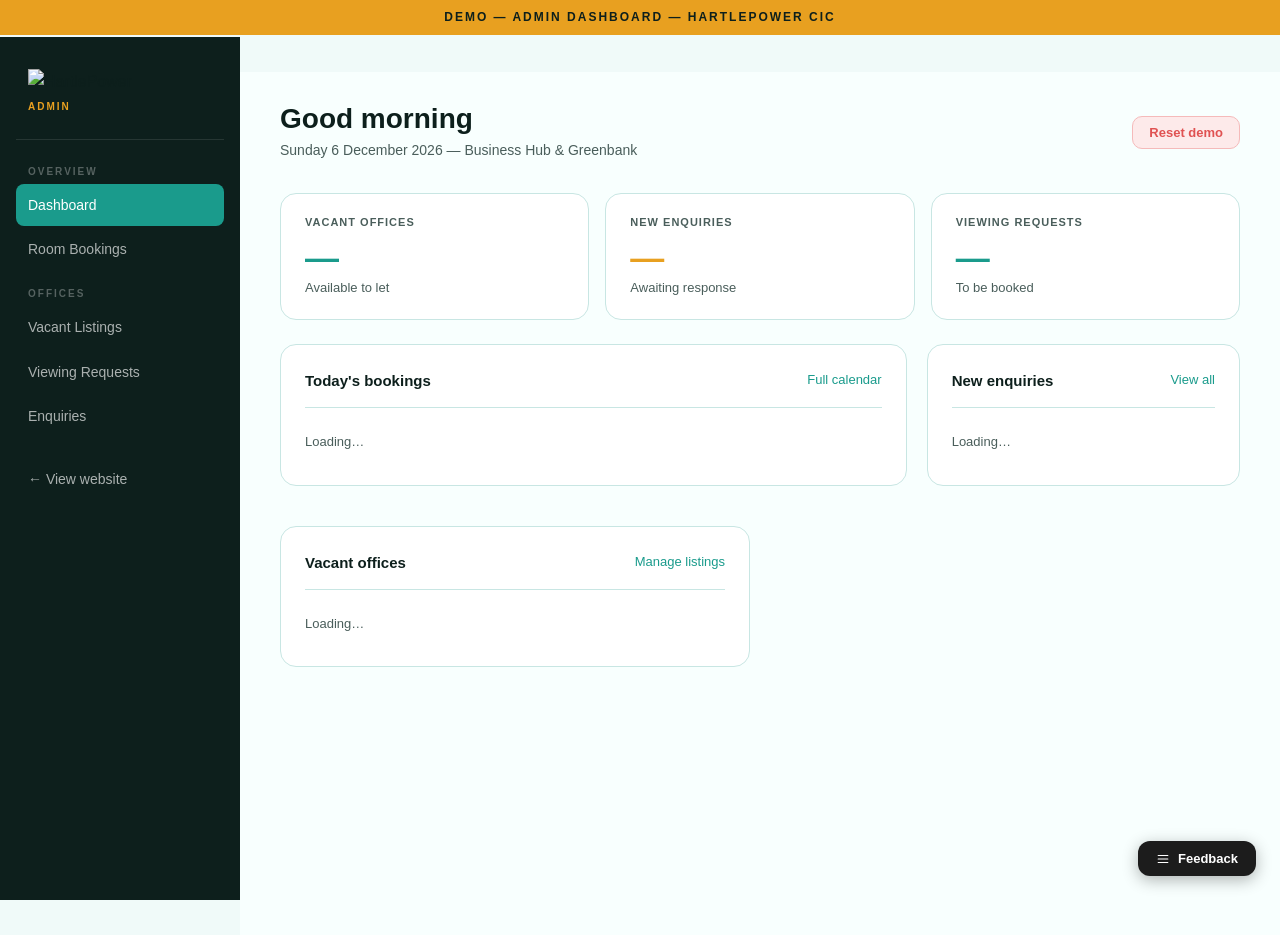
==== commit 42875a61: "Remove maintenance section from admin" ====
--- a/admin.html
+++ b/admin.html
@@ -10,7 +10,7 @@
     body { background: #F0FAF9; }
 
     /* Stat cards */
-    .stat-row { display: grid; grid-template-columns: repeat(4,1fr); gap: 16px; margin-bottom: 24px; }
+    .stat-row { display: grid; grid-template-columns: repeat(3,1fr); gap: 16px; margin-bottom: 24px; }
     .stat-card { background: var(--white); border: 1px solid var(--border); border-radius: 16px; padding: 20px 24px; }
     .stat-card .label { font-size: 11px; font-weight: 700; letter-spacing: 1px; text-transform: uppercase; color: var(--mid); margin-bottom: 8px; }
     .stat-card .value { font-family: 'Syne', sans-serif; font-size: 34px; font-weight: 800; color: var(--dark); line-height: 1; margin-bottom: 4px; }
@@ -117,8 +117,6 @@
     <a href="#" onclick="event.preventDefault();showSection('offices',this)">Vacant Listings</a>
     <a href="#" onclick="event.preventDefault();showSection('viewings',this)">Viewing Requests <span class="notif-dot" id="viewingDot" style="display:none;"></span></a>
     <a href="#" onclick="event.preventDefault();showSection('enquiries',this)">Enquiries <span class="notif-dot" id="enquiryDot" style="display:none;"></span></a>
-    <div class="sidebar-section-label">Operations</div>
-    <a href="#" onclick="event.preventDefault();showSection('maintenance',this)">Maintenance <span class="notif-dot"></span></a>
     <div class="sidebar-section-label"></div>
     <a href="index.html">← View website</a>
   </div>
@@ -150,11 +148,7 @@
           <div class="value teal" id="dashViewingCount">—</div>
           <div class="sub">To be booked</div>
         </div>
-        <div class="stat-card">
-          <div class="label">Open maintenance</div>
-          <div class="value red" id="dashMaintCount">—</div>
-          <div class="sub">Awaiting action</div>
-        </div>
+
       </div>
       <div class="grid-dash-3" style="margin-bottom:20px;">
         <div class="portal-card">
@@ -171,10 +165,7 @@
           <div class="portal-card-header"><h4>Vacant offices</h4><a href="#" onclick="showSection('offices',null)" style="font-size:13px;color:var(--teal);text-decoration:none;">Manage listings</a></div>
           <div id="dashOffices"><p style="font-size:13px;color:var(--mid);padding:8px 0;">Loading…</p></div>
         </div>
-        <div class="portal-card">
-          <div class="portal-card-header"><h4>Open maintenance</h4><a href="#" onclick="showSection('maintenance',null)" style="font-size:13px;color:var(--teal);text-decoration:none;">All requests</a></div>
-          <div id="dashMaintenance"><p style="font-size:13px;color:var(--mid);padding:8px 0;">Loading…</p></div>
-        </div>
+
       </div>
     </div>
 
@@ -255,17 +246,7 @@
       <div id="enquiriesList"></div>
     </div>
 
-    <!-- MAINTENANCE -->
-    <div class="portal-section" id="sec-maintenance">
-      <div class="page-header">
-        <div><h1>Maintenance</h1><p>Live — updates in real time</p></div>
-        <span class="tag tag-teal" id="maintLive">● Live</span>
-      </div>
-      <div class="portal-card">
-        <div class="portal-card-header"><h4>Open requests</h4><span id="maintCount" class="tag tag-gold">Loading…</span></div>
-        <div id="maintOpenList"><p style="padding:20px;text-align:center;color:var(--mid);font-size:14px;">Loading…</p></div>
-      </div>
-    </div>
+
 
   </div><!-- /main-content -->
 </div><!-- /app-layout -->
@@ -304,24 +285,7 @@
   </div>
 </div>
 
-<!-- Update maintenance modal -->
-<div class="modal-overlay" id="maintModal">
-  <div class="modal">
-    <div style="display:flex;justify-content:space-between;align-items:center;margin-bottom:20px;">
-      <h3>Update request</h3>
-      <button onclick="closeModal('maintModal')" style="background:none;border:none;font-size:20px;cursor:pointer;color:var(--mid);">✕</button>
-    </div>
-    <div id="maintModalContent"></div>
-    <div class="form-group"><label>Status</label>
-      <select id="maint-status"><option>Open</option><option>In progress</option><option>Resolved</option></select>
-    </div>
-    <div class="form-group"><label>Notes</label><textarea placeholder="Add an update…" id="maint-notes"></textarea></div>
-    <div style="display:flex;gap:10px;">
-      <button class="btn btn-outline" onclick="closeModal('maintModal')">Cancel</button>
-      <button class="btn btn-primary" style="flex:1;" onclick="saveMaint()">Save update</button>
-    </div>
-  </div>
-</div>
+
 
 <!-- Confirm viewing modal -->
 <div class="modal-overlay" id="bookViewingModal">
@@ -665,87 +629,7 @@
       </div>`).join('') || '<p style="font-size:13px;color:var(--mid);">No enquiries</p>';
   }
 
-  // ── Maintenance ───────────────────────────────────────────
-  let liveRequests = [];
-
-  function statusBadge(s) {
-    const map = { 'open': ['tag-gold','Open'], 'in-progress': ['tag-teal','In progress'], 'awaiting_confirmation': ['tag-teal','Visit proposed'], 'resolved': ['tag-green','Resolved'] };
-    const [cls, label] = map[s] || ['tag-gold', s];
-    return `<span class="tag ${cls}" style="font-size:11px;">${label}</span>`;
-  }
-
-  function formatTime(ts) {
-    if (!ts) return '';
-    const d = new Date(ts);
-    return d.toLocaleDateString('en-GB',{day:'numeric',month:'short'}) + ' at ' + d.toLocaleTimeString('en-GB',{hour:'2-digit',minute:'2-digit'});
-  }
-
-  async function loadLiveMaintenance() {
-    if (window._maintSub) { window._maintSub(); window._maintSub = null; }
-    liveRequests = await HP_DB.fetchAll();
-    renderLiveMaint();
-    window._maintSub = HP_DB.subscribe(updated => {
-      updated.forEach(u => { const idx = liveRequests.findIndex(r => r.id === u.id); if (idx >= 0) liveRequests[idx] = u; else liveRequests.unshift(u); });
-      renderLiveMaint();
-      const el = document.getElementById('maintLive');
-      if (el) { el.style.background = '#2ECC71'; setTimeout(() => el.style.background = '', 1000); }
-    });
-  }
-
-  function renderLiveMaint() {
-    const open = liveRequests.filter(r => r.status !== 'resolved');
-    document.getElementById('maintCount').textContent = open.length + ' open';
-    document.getElementById('dashMaintCount').textContent = open.length;
-    const html = liveRequests.map(m => `
-      <div class="maint-row">
-        <div class="priority-dot p-${m.priority}"></div>
-        <div class="maint-info">
-          <strong>${m.issue}</strong>
-          <p>${m.room} · ${m.building} · ${m.tenant}</p>
-          ${m.description ? `<p>${m.description}</p>` : ''}
-          <div style="margin-top:6px;display:flex;gap:8px;align-items:center;flex-wrap:wrap;">
-            ${statusBadge(m.status)}
-            ${m.proposed_time ? `<span style="font-size:12px;color:var(--mid);">Visit: ${formatTime(m.proposed_time)}</span>` : ''}
-          </div>
-        </div>
-        <button class="btn btn-primary btn-sm" onclick="openAdminMaintModal('${m.id}')">Update</button>
-      </div>`).join('') || '<p style="padding:16px;color:var(--mid);font-size:14px;">No open requests</p>';
-    ['dashMaintenance','maintOpenList'].forEach(id => { const el = document.getElementById(id); if (el) el.innerHTML = html; });
-  }
-
-  async function openAdminMaintModal(id) {
-    const m = liveRequests.find(r => r.id === id);
-    if (!m) return;
-    document.getElementById('maintModalContent').innerHTML = `
-      <div style="background:var(--light);border-radius:10px;padding:14px;margin-bottom:16px;">
-        <strong>${m.issue}</strong>
-        <p style="font-size:13px;color:var(--mid);margin:4px 0;">${m.room} · ${m.building}</p>
-        ${m.description ? `<p style="font-size:13px;color:var(--mid);">${m.description}</p>` : ''}
-        <div style="margin-top:8px;">${statusBadge(m.status)}</div>
-        ${m.proposed_time ? `<p style="font-size:13px;margin-top:6px;"><strong>Proposed visit:</strong> ${formatTime(m.proposed_time)}</p>` : ''}
-      </div>
-      <div class="form-group">
-        <label>Propose visit date &amp; time</label>
-        <input type="datetime-local" id="visit-datetime" value="${m.proposed_time ? m.proposed_time.slice(0,16) : ''}">
-      </div>`;
-    document.getElementById('maint-status').value = m.status === 'open' ? 'Open' : m.status === 'resolved' ? 'Resolved' : 'In progress';
-    document.getElementById('maint-notes').value = m.admin_notes || '';
-    document.getElementById('maintModal').dataset.maintId = id;
-    openModal('maintModal');
-  }
-
-  async function saveMaint() {
-    const id = document.getElementById('maintModal').dataset.maintId;
-    const visitTime = document.getElementById('visit-datetime').value;
-    const notes = document.getElementById('maint-notes').value;
-    const update = { status: visitTime ? 'awaiting_confirmation' : 'in-progress', proposed_time: visitTime ? new Date(visitTime).toISOString() : null, proposed_by: 'admin', tenant_response: null, admin_notes: notes };
-    await HP_DB.update(id, update);
-    const idx = liveRequests.findIndex(r => r.id === id);
-    if (idx >= 0) liveRequests[idx] = { ...liveRequests[idx], ...update };
-    renderLiveMaint();
-    closeModal('maintModal');
-    flashNotif(visitTime ? 'Visit proposed.' : 'Maintenance updated.');
-  }
+
 
   // ── Live bookings ─────────────────────────────────────────
   async function loadLiveBookings() {
@@ -776,8 +660,7 @@
   }
 
   // ── Init ──────────────────────────────────────────────────
-  setTimeout(loadLiveMaintenance, 200);
-  setTimeout(loadLiveBookings, 400);
+  setTimeout(loadLiveBookings, 200);
   setTimeout(loadOffices, 600);
   setTimeout(loadViewings, 800);
   setTimeout(loadProspects, 1000);
